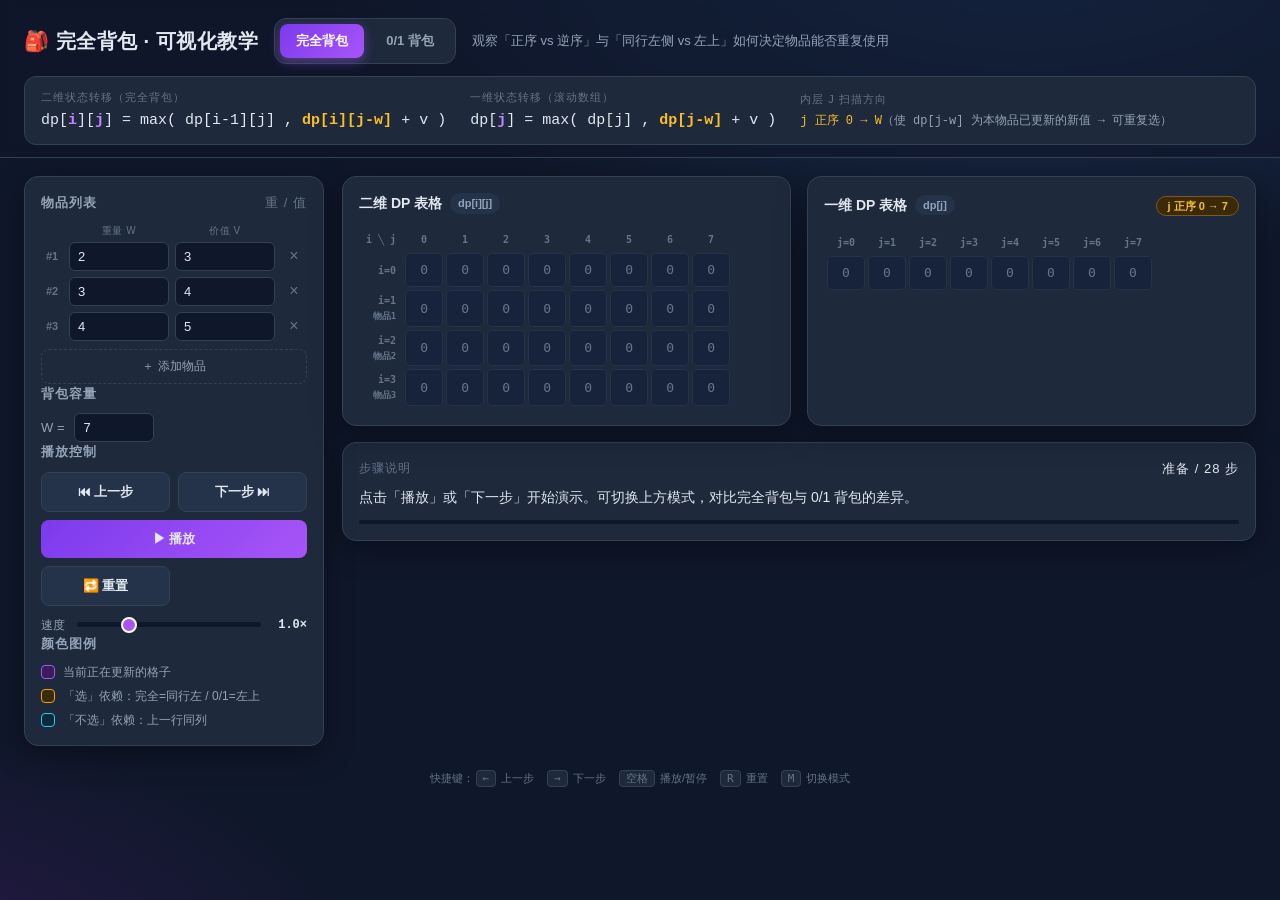
==== index.html @ 7cded367 "初始化：完全背包可视化教学网页" ====
<!DOCTYPE html>
<html lang="zh-CN">
<head>
<meta charset="UTF-8">
<meta name="viewport" content="width=device-width, initial-scale=1.0">
<title>完全背包 · 可视化教学</title>
<style>
/* ============================================================
   配色变量（深色现代风）
   ============================================================ */
:root{
  --bg:#0f172a;
  --bg-grad-1:#0f172a;
  --bg-grad-2:#111c34;
  --card:#1e293b;
  --card-2:#243349;
  --border:#334155;
  --text:#e2e8f0;
  --text-dim:#94a3b8;
  --text-mute:#64748b;

  /* 高亮语义色 */
  --cur:#a855f7;     /* 紫色：当前正在更新的格子 */
  --cur-bg:#3b1a5e;
  --pick:#f59e0b;    /* 橙色：被读取的「选」依赖 */
  --pick-bg:#3a2a0a;
  --skip:#38bdf8;    /* 蓝色：被读取的「不选」依赖 */
  --skip-bg:#0c2a3d;
  --done:#22c55e;    /* 绿色：最终答案 */
  --done-bg:#0f3322;

  --shadow:0 8px 30px rgba(0,0,0,.35);
}
*{box-sizing:border-box}
html,body{margin:0;padding:0}
body{
  font-family:"Segoe UI","Microsoft YaHei",-apple-system,sans-serif;
  color:var(--text);
  background:radial-gradient(1200px 600px at 80% -10%,#1e3a5f 0%,transparent 60%),
             radial-gradient(900px 500px at -10% 110%,#2a1a4a 0%,transparent 55%),
             var(--bg);
  min-height:100vh;
  line-height:1.5;
}
.mono{font-family:"Cascadia Code","Consolas","Courier New",monospace}

/* ============================================================
   顶部标题区
   ============================================================ */
header{
  padding:18px 24px 12px;
  border-bottom:1px solid var(--border);
  background:rgba(15,23,42,.6);
  backdrop-filter:blur(8px);
  position:sticky;top:0;z-index:50;
}
.title-row{display:flex;align-items:center;gap:16px;flex-wrap:wrap}
h1{font-size:20px;margin:0;font-weight:700;letter-spacing:.5px}
.subtitle{color:var(--text-dim);font-size:13px}

/* 模式切换 Tab */
.mode-tabs{display:flex;gap:6px;background:var(--card);padding:5px;border-radius:12px;border:1px solid var(--border)}
.mode-tab{
  padding:8px 16px;border-radius:8px;cursor:pointer;font-size:13px;font-weight:600;
  border:none;background:transparent;color:var(--text-dim);transition:.18s;
  font-family:inherit;
}
.mode-tab.active{background:linear-gradient(135deg,#7c3aed,#a855f7);color:#fff;box-shadow:0 4px 12px rgba(168,85,247,.4)}
.mode-tab:hover:not(.active){color:var(--text);background:var(--card-2)}

/* 公式区 */
.formula-box{
  margin-top:12px;background:var(--card);border:1px solid var(--border);
  border-radius:12px;padding:12px 16px;display:flex;flex-wrap:wrap;gap:24px;align-items:center;
}
.formula-block{display:flex;flex-direction:column;gap:4px;min-width:0}
.formula-label{font-size:11px;color:var(--text-mute);text-transform:uppercase;letter-spacing:1px}
.formula{font-size:15px;color:var(--text);white-space:nowrap;overflow-x:auto}
.formula .h-cur{color:#c084fc;font-weight:700}
.formula .h-pick{color:#fbbf24;font-weight:700}
.formula .h-skip{color:#7dd3fc;font-weight:700}
.formula-note{font-size:12px;color:var(--text-dim)}

/* ============================================================
   主体两栏布局
   ============================================================ */
.layout{
  display:grid;
  grid-template-columns:300px 1fr;
  gap:18px;padding:18px 24px;
  align-items:start;
}
@media(max-width:920px){.layout{grid-template-columns:1fr}}

/* 左侧控制面板 */
.panel{
  background:var(--card);border:1px solid var(--border);border-radius:14px;
  padding:16px;box-shadow:var(--shadow);position:sticky;top:84px;
}
.panel h3{margin:0 0 10px;font-size:13px;color:var(--text-dim);text-transform:uppercase;letter-spacing:1px;display:flex;justify-content:space-between;align-items:center}
.panel h3 + h3{margin-top:18px}

/* 物品编辑列表 */
.items-list{display:flex;flex-direction:column;gap:6px}
.item-row{display:grid;grid-template-columns:22px 1fr 1fr 26px;gap:6px;align-items:center}
.item-idx{font-size:11px;color:var(--text-mute);text-align:center;font-weight:700}
.item-input{
  width:100%;background:var(--bg);border:1px solid var(--border);color:var(--text);
  border-radius:6px;padding:6px 8px;font-size:13px;font-family:inherit;
}
.item-input:focus{outline:none;border-color:#7c3aed}
.item-del{background:transparent;border:none;color:var(--text-mute);cursor:pointer;font-size:16px;border-radius:6px;padding:2px}
.item-del:hover{color:#f87171;background:rgba(248,113,113,.1)}
.item-head{display:grid;grid-template-columns:22px 1fr 1fr 26px;gap:6px;font-size:10px;color:var(--text-mute);margin-bottom:4px;text-transform:uppercase;letter-spacing:.5px}
.item-head span:nth-child(2),.item-head span:nth-child(3){text-align:center}

.btn-add{
  margin-top:8px;width:100%;background:transparent;border:1px dashed var(--border);
  color:var(--text-dim);padding:8px;border-radius:8px;cursor:pointer;font-family:inherit;font-size:12px;
}
.btn-add:hover{border-color:#7c3aed;color:#c084fc}

/* 容量输入 */
.capacity-row{display:flex;align-items:center;gap:10px}
.capacity-row label{font-size:13px;color:var(--text-dim)}

/* 控制按钮 */
.controls{display:grid;grid-template-columns:1fr 1fr;gap:8px}
.btn{
  background:var(--card-2);border:1px solid var(--border);color:var(--text);
  padding:10px;border-radius:8px;cursor:pointer;font-family:inherit;font-size:13px;
  display:flex;align-items:center;justify-content:center;gap:6px;transition:.15s;font-weight:600;
}
.btn:hover{border-color:#475569;background:#334b6b}
.btn:active{transform:translateY(1px)}
.btn.primary{grid-column:span 2;background:linear-gradient(135deg,#7c3aed,#a855f7);border:none}
.btn.primary:hover{filter:brightness(1.1)}

/* 速度滑块 */
.speed-row{display:flex;align-items:center;gap:10px;margin-top:10px;font-size:12px;color:var(--text-dim)}
input[type=range]{
  -webkit-appearance:none;appearance:none;height:5px;background:var(--bg);border-radius:3px;flex:1;
}
input[type=range]::-webkit-slider-thumb{
  -webkit-appearance:none;width:16px;height:16px;border-radius:50%;
  background:#a855f7;cursor:pointer;border:2px solid #fff;
}
.speed-val{font-weight:700;color:var(--text);min-width:34px;text-align:right}

/* 图例 */
.legend{display:flex;flex-direction:column;gap:6px;margin-top:6px}
.legend-item{display:flex;align-items:center;gap:8px;font-size:12px;color:var(--text-dim)}
.legend-dot{width:14px;height:14px;border-radius:4px;flex-shrink:0}

/* ============================================================
   右侧可视化区
   ============================================================ */
.viz{display:flex;flex-direction:column;gap:16px;min-width:0}
.viz-card{
  background:var(--card);border:1px solid var(--border);border-radius:14px;
  padding:16px;box-shadow:var(--shadow);
}
.viz-card-head{display:flex;align-items:center;justify-content:space-between;margin-bottom:12px;flex-wrap:wrap;gap:8px}
.viz-card-title{font-size:14px;font-weight:700;display:flex;align-items:center;gap:8px}
.viz-card-title .tag{font-size:11px;font-weight:700;padding:2px 8px;border-radius:20px;background:var(--card-2);color:var(--text-dim)}
.badge-dir{font-size:11px;font-weight:700;padding:3px 10px;border-radius:20px}
.badge-dir.forward{background:var(--pick-bg);color:#fbbf24;border:1px solid #7a5a1a}
.badge-dir.backward{background:var(--skip-bg);color:#7dd3fc;border:1px solid #1a4a6a}

.tables-wrap{display:grid;grid-template-columns:1fr 1fr;gap:16px}
@media(max-width:1100px){.tables-wrap{grid-template-columns:1fr}}

/* 表格滚动容器 */
.table-scroll{overflow:auto;max-width:100%}

/* 通用表格样式 */
.dp-table{border-collapse:separate;border-spacing:3px;font-family:"Cascadia Code","Consolas",monospace}
.dp-table th{
  font-size:10px;color:var(--text-mute);font-weight:600;padding:3px 4px;
  min-width:38px;text-align:center;
}
.dp-table th.row-h{min-width:auto;padding-right:6px;text-align:right}
.dp-table td{
  text-align:center;font-size:13px;min-width:38px;height:34px;
  border-radius:5px;background:#16233a;border:1px solid #243349;
  transition:background .12s,color .12s,transform .12s,box-shadow .12s;
  color:var(--text);
}
.dp-table td.empty{background:transparent;border:none}
.dp-table td.dim{color:var(--text-mute)}
.dp-table td.cur{
  background:var(--cur-bg);color:#e9d5ff;border-color:var(--cur);
  box-shadow:0 0 0 2px var(--cur),0 0 14px rgba(168,85,247,.55);transform:scale(1.06);font-weight:700;z-index:2;position:relative;
}
.dp-table td.pick{background:var(--pick-bg);color:#fde68a;border-color:var(--pick);box-shadow:0 0 10px rgba(245,158,11,.4)}
.dp-table td.skip{background:var(--skip-bg);color:#bae6fd;border-color:var(--skip);box-shadow:0 0 10px rgba(56,189,248,.4)}
.dp-table td.pick.skip{background:linear-gradient(135deg,var(--pick-bg),var(--skip-bg));}
.dp-table td.done{background:var(--done-bg);color:#86efac;border-color:var(--done)}

/* 一维表特殊：扫描条 */
.scan-bar-wrap{position:relative}
.scan-bar{
  position:absolute;top:0;bottom:0;width:44px;border-radius:6px;
  background:linear-gradient(180deg,rgba(168,85,247,.0),rgba(168,85,247,.18),rgba(168,85,247,.0));
  border-left:2px dashed rgba(168,85,247,.6);border-right:2px dashed rgba(168,85,247,.6);
  pointer-events:none;transition:left .25s ease, display .1s;display:none;
}

/* 箭头层 */
.arrow-layer{position:absolute;inset:0;pointer-events:none;z-index:3}
.arrow-layer svg{width:100%;height:100%;position:absolute;inset:0}
.viz-card{position:relative}

/* 步骤说明栏 */
.explain{
  background:var(--card);border:1px solid var(--border);border-radius:14px;
  padding:16px;box-shadow:var(--shadow);min-height:90px;
}
.explain-title{font-size:12px;color:var(--text-mute);text-transform:uppercase;letter-spacing:1px;margin-bottom:8px;display:flex;justify-content:space-between;align-items:center}
.step-counter{font-size:13px;color:var(--text)}
.explain-body{font-size:14px;line-height:1.7}
.explain-body .mono{color:#c084fc;font-weight:600}
.explain-body .pick-c{color:#fbbf24;font-weight:600}
.explain-body .skip-c{color:#7dd3fc;font-weight:600}
.explain-body .chosen{color:#86efac;font-weight:700}
.explain-body .rejected{color:#f87171;font-weight:700}

.progress-bar{height:4px;background:var(--bg);border-radius:2px;margin-top:10px;overflow:hidden}
.progress-fill{height:100%;background:linear-gradient(90deg,#7c3aed,#a855f7);width:0;transition:width .2s}

/* 0 值显示为减号，更清爽（可选，这里保持 0） */
.dp-table td.zero{color:var(--text-mute)}

/* footer 提示 */
.shortcuts{font-size:11px;color:var(--text-mute);text-align:center;padding:6px 0 18px}
.shortcuts kbd{background:var(--card);border:1px solid var(--border);border-radius:4px;padding:1px 6px;font-family:monospace;font-size:11px;margin:0 2px}
</style>
</head>
<body>

<!-- ===================== 顶部 ===================== -->
<header>
  <div class="title-row">
    <h1>🎒 完全背包 · 可视化教学</h1>
    <div class="mode-tabs">
      <button class="mode-tab active" data-mode="complete">完全背包</button>
      <button class="mode-tab" data-mode="zeroOne">0/1 背包</button>
    </div>
    <span class="subtitle">观察「正序 vs 逆序」与「同行左侧 vs 左上」如何决定物品能否重复使用</span>
  </div>

  <div class="formula-box">
    <div class="formula-block">
      <span class="formula-label" id="fLabel">二维状态转移</span>
      <span class="formula mono" id="f2d"></span>
    </div>
    <div class="formula-block">
      <span class="formula-label">一维状态转移（滚动数组）</span>
      <span class="formula mono" id="f1d"></span>
    </div>
    <div class="formula-block">
      <span class="formula-label">内层 j 扫描方向</span>
      <span class="formula-note mono" id="fDir"></span>
    </div>
  </div>
</header>

<!-- ===================== 主体 ===================== -->
<div class="layout">

  <!-- 左侧控制面板 -->
  <aside class="panel">
    <h3>物品列表 <span style="font-weight:400;color:var(--text-mute);text-transform:none">重 / 值</span></h3>
    <div class="item-head"><span></span><span>重量 w</span><span>价值 v</span><span></span></div>
    <div class="items-list" id="itemsList"></div>
    <button class="btn-add" id="btnAddItem">＋ 添加物品</button>

    <h3>背包容量</h3>
    <div class="capacity-row">
      <label>W =</label>
      <input type="number" class="item-input" id="capacityInput" value="7" min="1" max="20" style="max-width:80px">
    </div>

    <h3>播放控制</h3>
    <div class="controls">
      <button class="btn" id="btnPrev" title="上一步">⏮ 上一步</button>
      <button class="btn" id="btnNext" title="下一步">下一步 ⏭</button>
      <button class="btn primary" id="btnPlay">▶ 播放</button>
      <button class="btn" id="btnReset" title="重置">🔁 重置</button>
    </div>
    <div class="speed-row">
      <span>速度</span>
      <input type="range" id="speed" min="0.3" max="3" step="0.1" value="1">
      <span class="speed-val mono" id="speedVal">1.0×</span>
    </div>

    <h3>颜色图例</h3>
    <div class="legend">
      <div class="legend-item"><span class="legend-dot" style="background:var(--cur-bg);border:1px solid var(--cur)"></span>当前正在更新的格子</div>
      <div class="legend-item"><span class="legend-dot" style="background:var(--pick-bg);border:1px solid var(--pick)"></span>「选」依赖：完全=同行左 / 0/1=左上</div>
      <div class="legend-item"><span class="legend-dot" style="background:var(--skip-bg);border:1px solid var(--skip)"></span>「不选」依赖：上一行同列</div>
    </div>
  </aside>

  <!-- 右侧可视化 -->
  <main class="viz">

    <div class="tables-wrap">
      <!-- 二维表 -->
      <div class="viz-card" id="card2d">
        <div class="viz-card-head">
          <div class="viz-card-title">二维 DP 表格 <span class="tag">dp[i][j]</span></div>
        </div>
        <div class="table-scroll">
          <table class="dp-table" id="table2d"></table>
        </div>
        <div class="arrow-layer" id="arrows2d"><svg></svg></div>
      </div>

      <!-- 一维表 -->
      <div class="viz-card" id="card1d">
        <div class="viz-card-head">
          <div class="viz-card-title">一维 DP 表格 <span class="tag">dp[j]</span></div>
          <div id="dirBadge"></div>
        </div>
        <div class="table-scroll scan-bar-wrap" id="scroll1d">
          <table class="dp-table" id="table1d"></table>
          <div class="scan-bar" id="scanBar"></div>
        </div>
        <div class="arrow-layer" id="arrows1d"><svg></svg></div>
      </div>
    </div>

    <!-- 步骤说明 -->
    <div class="explain">
      <div class="explain-title">
        <span>步骤说明</span>
        <span class="step-counter" id="stepCounter">—</span>
      </div>
      <div class="explain-body" id="explainBody">点击「播放」或「下一步」开始演示。可切换上方模式，对比完全背包与 0/1 背包的差异。</div>
      <div class="progress-bar"><div class="progress-fill" id="progressFill"></div></div>
    </div>

  </main>
</div>

<div class="shortcuts">
  快捷键：<kbd>←</kbd> 上一步　<kbd>→</kbd> 下一步　<kbd>空格</kbd> 播放/暂停　<kbd>R</kbd> 重置　<kbd>M</kbd> 切换模式
</div>

<script>
/* ============================================================
   完全背包可视化教学 —— 逻辑核心
   思路：先把整个 DP 过程跑一遍，把每一步的「快照」存成数组，
        之后播放/步进都只是回放快照，逻辑稳定、跳转可靠。
   ============================================================ */

// ---------- 全局状态 ----------
let state = {
  mode: 'complete',          // 'complete' | 'zeroOne'
  items: [                   // 默认数据
    {w:2, v:3},
    {w:3, v:4},
    {w:4, v:5},
  ],
  capacity: 7,
  steps: [],                 // 预计算的步骤序列
  stepIdx: -1,               // 当前步索引；-1 表示初始状态
  playing: false,
  speed: 1,
  timer: null,
};

// ---------- DOM 引用 ----------
const $ = id => document.getElementById(id);
const table2d = $('table2d');
const table1d = $('table1d');
const arrows2d = $('arrows2d').querySelector('svg');
const arrows1d = $('arrows1d').querySelector('svg');
const scanBar  = $('scanBar');
const dirBadge = $('dirBadge');
const explainBody = $('explainBody');
const stepCounter = $('stepCounter');
const progressFill = $('progressFill');
const f2d = $('f2d'), f1d = $('f1d'), fDir = $('fDir'), fLabel = $('fLabel');

/* ============================================================
   1. 预计算步骤序列
   每一步记录：当前物品 i、容量 j、被读取与被写入的依赖、写前写后值、说明文字
   同时维护二维表与一维表的快照
   ============================================================ */
function buildSteps(){
  const steps = [];
  const n = state.items.length;
  const W = state.capacity;
  const isC = state.mode === 'complete';

  // 二维 dp（含第 0 行/列占位）
  const dp2 = Array.from({length:n+1}, ()=>new Array(W+1).fill(0));
  // 一维 dp（滚动数组）
  const dp1 = new Array(W+1).fill(0);

  // 初始快照（全 0）
  steps.push({
    type:'init',
    dp2: snapshot(dp2),
    dp1: [...dp1],
    explain:`初始化：二维 <span class="mono">dp[0..${n}][0..${W}]</span> 与一维 <span class="mono">dp[0..${W}]</span> 全部为 0。物品编号从 1 开始。`
  });

  for(let i=1;i<=n;i++){
    const item = state.items[i-1];
    const w = item.w, v = item.v;

    // 跳过容量放不下的部分，但仍记录处理过程
    // 内层 j 的方向是核心区别：
    //   完全背包：正序 j=0..W  （读 dp[j-w] 已是本物品更新后的值 → 可重复选）
    //   0/1 背包：逆序 j=W..0  （读 dp[j-w] 仍是上一物品的值 → 每物只选一次）
    const jOrder = isC
      ? Array.from({length:W+1},(_,j)=>j)
      : Array.from({length:W+1},(_,k)=>W-k);

    // 物品开始
    steps.push({
      type:'itemStart', i, w, v,
      dp2: snapshot(dp2),
      dp1: [...dp1],
      explain:`<b>物品 ${i}</b>（重量 <span class="mono">w=${w}</span>，价值 <span class="mono">v=${v}</span>）开始处理。一维内层 j 将按 <b>${isC?'正序 0→'+W+'（←→）':'逆序 '+W+'→0（→←）'}</b> 遍历。`
    });

    for(const j of jOrder){
      if(j < w){
        // 放不下：dp 值不变（二维=继承上一行，一维=本来就继承）
        dp2[i][j] = dp2[i-1][j];
        // 一维：dp1[j] 不变
        steps.push({
          type:'step', i, j, w, v,
          skip: {i:i-1, j},            // 不选依赖：上一行同列
          pick: null,                   // 放不下，没有「选」
          before2: dp2[i-1][j], after2: dp2[i][j],
          before1: dp1[j], after1: dp1[j],
          decided: 'cant',
          dp2: snapshot(dp2),
          dp1: [...dp1],
          explain:`物品 ${i}，容量 <span class="mono">j=${j}</span>：放不下（<span class="mono">${j} < w=${w}</span>），直接继承，<span class="mono">dp[${i}][${j}] = dp[${i-1}][${j}] = ${dp2[i][j]}</span>。`
        });
        continue;
      }

      // 二维依赖
      //   完全：选 = dp[i][j-w]   （同行左侧，可能已含本物品）
      //   0/1  ：选 = dp[i-1][j-w]（左上，上一物品的值）
      const pick2_i = isC ? i : i-1;
      const pick2_j = j - w;
      const skip2_val = dp2[i-1][j];
      const pick2_val = dp2[pick2_i][pick2_j];
      const new2 = Math.max(skip2_val, pick2_val + v);
      dp2[i][j] = new2;

      // 一维依赖（同一时刻更新）
      //   无论哪种模式，一维读的都是 dp1[j-w]，但因为 j 的遍历方向不同：
      //     完全(正序)：dp1[j-w] 刚被本物品更新 → 等价二维的 dp[i][j-w]
      //     0/1(逆序)：dp1[j-w] 还是上一物品的值 → 等价二维的 dp[i-1][j-w]
      const pick1_val = dp1[j-w];
      const skip1_val = dp1[j];        // 不选 = 保持当前值（一维里继承就是不动）
      const new1 = Math.max(skip1_val, pick1_val + v);
      const before1 = dp1[j];
      dp1[j] = new1;

      // 决策结果（以二维为准，二者一致）
      const chosePick = (pick2_val + v) >= skip2_val;

      // 标注依赖坐标（供高亮）
      // 二维
      const dep2 = {
        pick: {i:pick2_i, j:pick2_j},
        skip: {i:i-1, j},
      };
      // 一维：不选依赖在一维里其实就是「当前格保持」，但我们仍高亮「选」依赖 dp[j-w]
      const dep1 = {
        pick: {j:j-w},
        // skip 在一维不指向别处，留 null（当前格自身参与 max）
      };

      steps.push({
        type:'step', i, j, w, v,
        dep2, dep1,
        before2: skip2_val, after2: new2,
        before1, after1: new1,
        pick2_val, skip2_val,
        pick1_val, skip1_val,
        decided: chosePick ? 'pick' : 'skip',
        dp2: snapshot(dp2),
        dp1: [...dp1],
        explain:
          `<b>物品 ${i}</b>，容量 <span class="mono">j=${j}</span>：<br>` +
          (isC
            ? `<span class="pick-c">选</span>：读同行左侧 <span class="mono">dp[${i}][${j-w}] = ${pick2_val}</span>，+${v} = <span class="mono">${pick2_val+v}</span><br>`
            : `<span class="pick-c">选</span>：读左上 <span class="mono">dp[${i-1}][${j-w}] = ${pick2_val}</span>，+${v} = <span class="mono">${pick2_val+v}</span><br>`) +
          `<span class="skip-c">不选</span>：读正上方 <span class="mono">dp[${i-1}][${j}] = ${skip2_val}</span><br>` +
          `取较大者 → <span class="mono">dp[${i}][${j}] = ${new2}</span> ` +
          (chosePick ? `<span class="chosen">（选，可${isC?'重复':''}使用本物品）</span>` : `<span class="rejected">（不选）</span>`) +
          `<br><span style="color:var(--text-mute);font-size:12px">一维同步：dp[${j}] 由 ${before1} → <span class="mono">${new1}</span></span>`
      });
    }
  }

  // 结束
  steps.push({
    type:'done',
    dp2: snapshot(dp2),
    dp1: [...dp1],
    answer2: dp2[n][W],
    answer1: dp1[W],
    explain:`🎉 全部完成！最大价值 = <span class="mono">${dp1[W]}</span>。二维 <span class="mono">dp[${n}][${W}]</span> 与一维 <span class="mono">dp[${W}]</span> 结果一致，验证了一维滚动数组的正确性。`
  });

  state.steps = steps;
  state.stepIdx = -1;
}

// 深拷贝二维表快照
function snapshot(dp2){
  return dp2.map(row=>[...row]);
}

/* ============================================================
   2. 渲染表格结构（随物品/容量变化时重建）
   ============================================================ */
function buildTables(){
  const n = state.items.length;
  const W = state.capacity;
  const isC = state.mode === 'complete';

  // ---- 二维表 ----
  let h = '<thead><tr><th class="row-h">i ╲ j</th>';
  for(let j=0;j<=W;j++) h += `<th>${j}</th>`;
  h += '</tr></thead><tbody>';
  // i=0..n
  for(let i=0;i<=n;i++){
    h += `<tr><th class="row-h">i=${i}${i>0?'<br><span style="font-size:9px;color:var(--text-mute)">物品'+i+'</span>':''}</th>`;
    for(let j=0;j<=W;j++){
      h += `<td id="c2-${i}-${j}" class="dim">0</td>`;
    }
    h += '</tr>';
  }
  h += '</tbody>';
  table2d.innerHTML = h;

  // ---- 一维表 ----
  let h1 = '<thead><tr>';
  for(let j=0;j<=W;j++) h1 += `<th>j=${j}</th>`;
  h1 += '</tr></thead><tbody><tr>';
  for(let j=0;j<=W;j++){
    h1 += `<td id="c1-${j}" class="dim">0</td>`;
  }
  h1 += '</tr></tbody>';
  table1d.innerHTML = h1;

  // ---- 方向标签 ----
  dirBadge.innerHTML = isC
    ? '<span class="badge-dir forward">j 正序 0 → '+W+'</span>'
    : '<span class="badge-dir backward">j 逆序 '+W+' → 0</span>';

  // ---- 公式 ----
  if(isC){
    fLabel.textContent = '二维状态转移（完全背包）';
    f2d.innerHTML = 'dp[<span class="h-cur">i</span>][<span class="h-cur">j</span>] = max( dp[i-1][j] , <span class="h-pick">dp[i][j-w]</span> + v )';
    f1d.innerHTML = 'dp[<span class="h-cur">j</span>] = max( dp[j] , <span class="h-pick">dp[j-w]</span> + v )';
    fDir.innerHTML = '<span style="color:#fbbf24">j 正序 0 → W</span>（使 dp[j-w] 为本物品已更新的新值 → 可重复选）';
  }else{
    fLabel.textContent = '二维状态转移（0/1 背包）';
    f2d.innerHTML = 'dp[<span class="h-cur">i</span>][<span class="h-cur">j</span>] = max( dp[i-1][j] , <span class="h-pick">dp[i-1][j-w]</span> + v )';
    f1d.innerHTML = 'dp[<span class="h-cur">j</span>] = max( dp[j] , <span class="h-pick">dp[j-w]</span> + v )';
    fDir.innerHTML = '<span style="color:#7dd3fc">j 逆序 W → 0</span>（保证 dp[j-w] 仍是上一物品的旧值 → 每物只选一次）';
  }
}

/* ============================================================
   3. 渲染某一步（核心：把快照画到表上 + 高亮依赖）
   ============================================================ */
function renderStep(){
  const steps = state.steps;
  const idx = state.stepIdx;
  const cur = idx >= 0 ? steps[idx] : null;
  const n = state.items.length;
  const W = state.capacity;

  // 清空所有高亮 & 重置值
  for(let i=0;i<=n;i++){
    for(let j=0;j<=W;j++){
      const cell = $('c2-'+i+'-'+j);
      if(cell){
        cell.className='dim';
        cell.textContent='0';
      }
    }
  }
  for(let j=0;j<=W;j++){
    const cell = $('c1-'+j);
    if(cell){cell.className='dim';cell.textContent='0';}
  }
  clearArrows();
  scanBar.style.display='none';

  if(!cur){
    explainBody.innerHTML = '点击「播放」或「下一步」开始演示。可切换上方模式，对比完全背包与 0/1 背包的差异。';
    stepCounter.textContent = '准备 / ' + (steps.length-1) + ' 步';
    progressFill.style.width = '0%';
    return;
  }

  // 画快照值
  for(let i=0;i<=n;i++){
    for(let j=0;j<=W;j++){
      const cell = $('c2-'+i+'-'+j);
      if(cell){
        const val = cur.dp2[i][j];
        cell.textContent = val;
        if(val!==0) cell.classList.remove('dim');
      }
    }
  }
  for(let j=0;j<=W;j++){
    const cell = $('c1-'+j);
    if(cell){
      const val = cur.dp1[j];
      cell.textContent = val;
      if(val!==0) cell.classList.remove('dim');
    }
  }

  // 高亮当前步
  if(cur.type==='step'){
    // 二维：当前格、选依赖、不选依赖
    const ci = cur.i, cj = cur.j;
    const curCell2 = $('c2-'+ci+'-'+cj);
    if(curCell2){
      curCell2.classList.add('cur');
      curCell2.textContent = cur.after2;
    }
    if(cur.dep2 && cur.dep2.pick){
      const p = cur.dep2.pick;
      const pc = $('c2-'+p.i+'-'+p.j);
      if(pc && !(p.i===ci&&p.j===cj)) pc.classList.add('pick');
    }
    if(cur.dep2 && cur.dep2.skip){
      const s = cur.dep2.skip;
      const sc = $('c2-'+s.i+'-'+s.j);
      if(sc && !(s.i===ci&&s.j===cj)) sc.classList.add('skip');
    }

    // 一维：当前格、选依赖
    const curCell1 = $('c1-'+cj);
    if(curCell1){
      curCell1.classList.add('cur');
      curCell1.textContent = cur.after1;
    }
    if(cur.dep1 && cur.dep1.pick){
      const pc = $('c1-'+cur.dep1.pick.j);
      if(pc && cur.dep1.pick.j!==cj) pc.classList.add('pick');
    }

    // 移动扫描条到当前 j（一维表）
    moveScanBar(cj);

    // 画箭头
    drawArrows(cur);
  }else if(cur.type==='done'){
    // 高亮最终答案
    const a2 = $('c2-'+n+'-'+W);
    const a1 = $('c1-'+W);
    if(a2) a2.classList.add('done');
    if(a1) a1.classList.add('done');
  }else if(cur.type==='itemStart' || cur.type==='init'){
    // 物品开始：高亮对应行
    if(cur.type==='itemStart'){
      for(let j=0;j<=W;j++){
        const c = $('c2-'+cur.i+'-'+j);
        if(c) c.style.boxShadow='inset 0 0 0 1px rgba(168,85,247,.25)';
      }
    }
  }

  explainBody.innerHTML = cur.explain || '';
  stepCounter.textContent = (idx) + ' / ' + (steps.length-1) + ' 步';
  progressFill.style.width = (idx/(steps.length-1)*100)+'%';
}

// 移动一维扫描条到列 j
function moveScanBar(j){
  const cell = $('c1-'+j);
  if(!cell){scanBar.style.display='none';return;}
  const wrap = $('scroll1d');
  const cellRect = cell.getBoundingClientRect();
  const wrapRect = wrap.getBoundingClientRect();
  const left = (cellRect.left - wrapRect.left) + wrap.scrollLeft - 3;
  scanBar.style.left = left + 'px';
  scanBar.style.width = (cellRect.width + 6) + 'px';
  scanBar.style.display = 'block';
}

// 画箭头：依赖 → 当前格
function drawArrows(cur){
  if(cur.type!=='step') return;
  // 二维
  if(cur.dep2){
    const target = $('c2-'+cur.i+'-'+cur.j);
    if(target){
      if(cur.dep2.pick){
        const p = cur.dep2.pick;
        if(!(p.i===cur.i&&p.j===cur.j))
          addArrow(arrows2d, $('c2-'+p.i+'-'+p.j), target, 'var(--pick)');
      }
      if(cur.dep2.skip){
        const s = cur.dep2.skip;
        if(!(s.i===cur.i&&s.j===cur.j))
          addArrow(arrows2d, $('c2-'+s.i+'-'+s.j), target, 'var(--skip)');
      }
    }
  }
  // 一维
  if(cur.dep1 && cur.dep1.pick){
    const target = $('c1-'+cur.j);
    const src = $('c1-'+cur.dep1.pick.j);
    if(target && src && cur.dep1.pick.j!==cur.j)
      addArrow(arrows1d, src, target, 'var(--pick)');
  }
}

function addArrow(svgEl, srcEl, dstEl, color){
  if(!srcEl||!dstEl) return;
  const card = svgEl.parentElement;
  const cardRect = card.getBoundingClientRect();
  const s = srcEl.getBoundingClientRect();
  const d = dstEl.getBoundingClientRect();
  const x1 = s.left+s.width/2 - cardRect.left;
  const y1 = s.top+s.height/2 - cardRect.top;
  const x2 = d.left+d.width/2 - cardRect.left;
  const y2 = d.top+d.height/2 - cardRect.top;
  // 画一条带圆点的线
  const ns='http://www.w3.org/2000/svg';
  const line=document.createElementNS(ns,'line');
  line.setAttribute('x1',x1);line.setAttribute('y1',y1);
  line.setAttribute('x2',x2);line.setAttribute('y2',y2);
  line.setAttribute('stroke',color);line.setAttribute('stroke-width',2);
  line.setAttribute('stroke-dasharray','4 3');line.setAttribute('opacity','.8');
  // 终点小圆
  const dot=document.createElementNS(ns,'circle');
  dot.setAttribute('cx',x2);dot.setAttribute('cy',y2);dot.setAttribute('r',3);
  dot.setAttribute('fill',color);
  svgEl.appendChild(line);svgEl.appendChild(dot);
}
function clearArrows(){
  arrows2d.innerHTML='';arrows1d.innerHTML='';
}

/* ============================================================
   4. 播放控制
   ============================================================ */
function next(){ if(state.stepIdx < state.steps.length-1){state.stepIdx++;renderStep();} else pause(); }
function prev(){ if(state.stepIdx >= 0){state.stepIdx--;renderStep();} }
function play(){
  if(state.stepIdx>=state.steps.length-1) state.stepIdx=-1; // 到头则重来
  state.playing=true;
  $('btnPlay').textContent='⏸ 暂停';
  scheduleNext();
}
function pause(){
  state.playing=false;
  if(state.timer){clearTimeout(state.timer);state.timer=null;}
  $('btnPlay').textContent='▶ 播放';
}
function scheduleNext(){
  if(!state.playing) return;
  const interval = 1100 / state.speed;
  state.timer = setTimeout(()=>{
    if(state.stepIdx>=state.steps.length-1){pause();return;}
    next();
    scheduleNext();
  }, interval);
}
function reset(){
  pause();
  state.stepIdx=-1;
  renderStep();
}

/* ============================================================
   5. 数据编辑
   ============================================================ */
function renderItemsList(){
  const list = $('itemsList');
  list.innerHTML='';
  state.items.forEach((it,idx)=>{
    const row=document.createElement('div');
    row.className='item-row';
    row.innerHTML=`
      <span class="item-idx">#${idx+1}</span>
      <input type="number" class="item-input" data-idx="${idx}" data-field="w" value="${it.w}" min="1" max="20">
      <input type="number" class="item-input" data-idx="${idx}" data-field="v" value="${it.v}" min="1" max="99">
      <button class="item-del" data-idx="${idx}" title="删除">×</button>
    `;
    list.appendChild(row);
  });
}
function rebuild(){
  // 校验数据
  state.items = state.items.map(it=>({
    w: Math.max(1, parseInt(it.w)||1),
    v: Math.max(1, parseInt(it.v)||1),
  }));
  state.capacity = Math.max(1, Math.min(20, parseInt(state.capacity)||1));
  pause();
  buildTables();
  buildSteps();
  renderStep();
}

/* ============================================================
   6. 事件绑定
   ============================================================ */
// 模式切换
document.querySelectorAll('.mode-tab').forEach(tab=>{
  tab.addEventListener('click',()=>{
    if(tab.classList.contains('active'))return;
    document.querySelectorAll('.mode-tab').forEach(t=>t.classList.remove('active'));
    tab.classList.add('active');
    state.mode = tab.dataset.mode;
    rebuild();
  });
});

// 播放按钮
$('btnPlay').addEventListener('click',()=>{ state.playing ? pause() : play(); });
$('btnNext').addEventListener('click',()=>{pause();next();});
$('btnPrev').addEventListener('click',()=>{pause();prev();});
$('btnReset').addEventListener('click',reset);
$('speed').addEventListener('input',e=>{
  state.speed = parseFloat(e.target.value);
  $('speedVal').textContent = state.speed.toFixed(1)+'×';
  if(state.playing){ clearTimeout(state.timer); scheduleNext(); }
});

// 物品编辑（事件委托）
$('itemsList').addEventListener('input',e=>{
  const t=e.target;
  if(t.classList.contains('item-input')){
    const idx=+t.dataset.idx, field=t.dataset.field;
    state.items[idx][field]=parseInt(t.value)||0;
  }
});
$('itemsList').addEventListener('change',rebuild);
$('itemsList').addEventListener('click',e=>{
  const b=e.target.closest('.item-del');
  if(b){
    const idx=+b.dataset.idx;
    if(state.items.length<=1) return;
    state.items.splice(idx,1);
    renderItemsList();
    rebuild();
  }
});
$('btnAddItem').addEventListener('click',()=>{
  if(state.items.length>=8) return;
  state.items.push({w:1,v:1});
  renderItemsList();
  rebuild();
});

// 容量
$('capacityInput').addEventListener('change',e=>{
  state.capacity=parseInt(e.target.value)||1;
  rebuild();
});

// 键盘快捷键
document.addEventListener('keydown',e=>{
  if(e.target.tagName==='INPUT') return;
  if(e.key==='ArrowRight'){e.preventDefault();pause();next();}
  else if(e.key==='ArrowLeft'){e.preventDefault();pause();prev();}
  else if(e.key===' '){e.preventDefault();state.playing?pause():play();}
  else if(e.key==='r'||e.key==='R'){reset();}
  else if(e.key==='m'||e.key==='M'){
    const next_mode = state.mode==='complete'?'zeroOne':'complete';
    document.querySelector(`.mode-tab[data-mode="${next_mode}"]`).click();
  }
});

// 窗口缩放时重画箭头与扫描条
window.addEventListener('resize',()=>{ if(state.stepIdx>=0) renderStep(); });

/* ============================================================
   启动
   ============================================================ */
renderItemsList();
buildTables();
buildSteps();
renderStep();
</script>
</body>
</html>
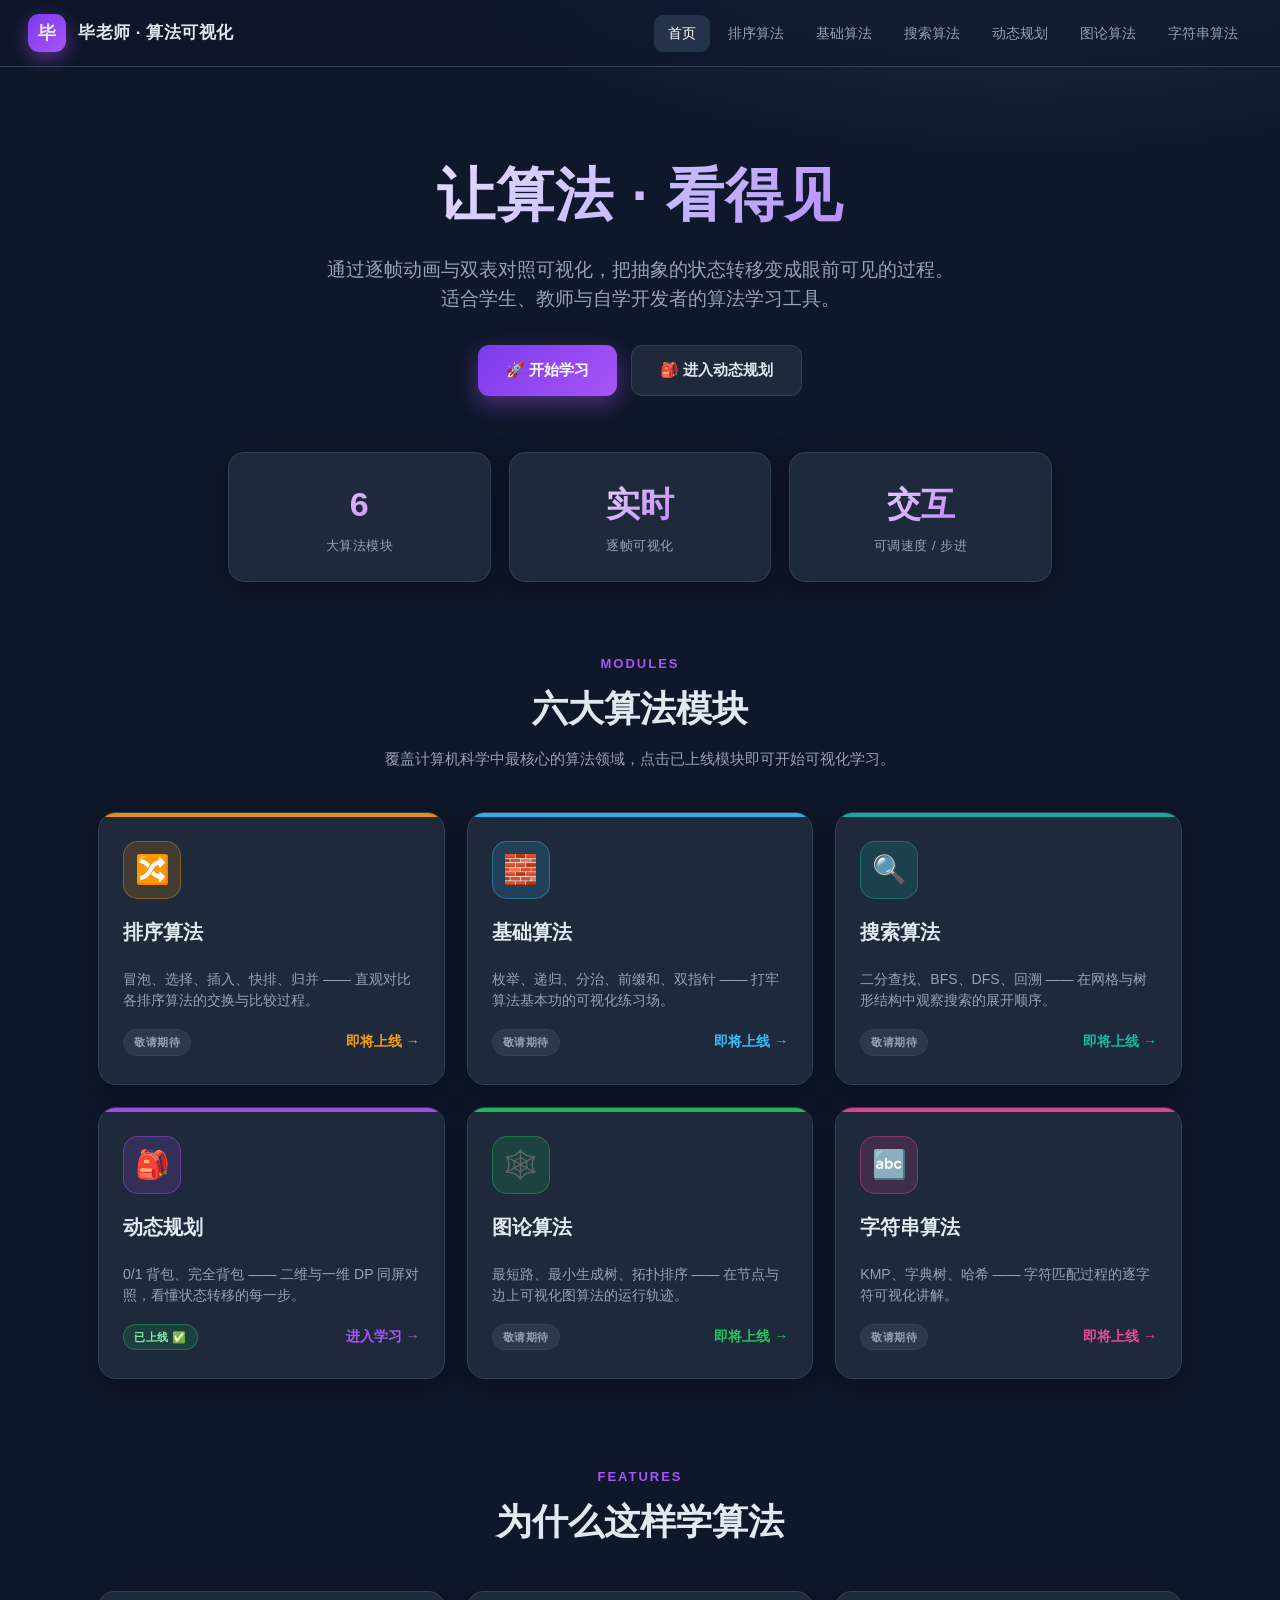
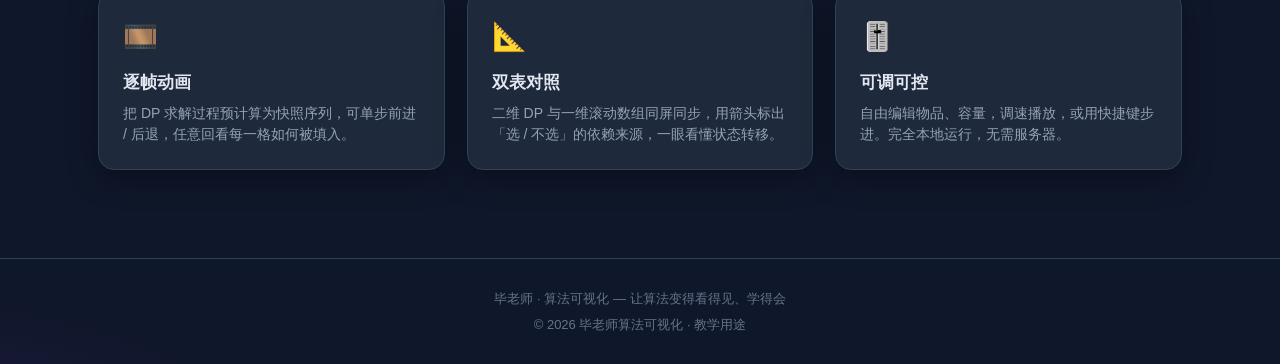
==== commit 82e17b8e: "index.html重写+dp模块" ====
--- a/index.html
+++ b/index.html
@@ -3,33 +3,28 @@
 <head>
 <meta charset="UTF-8">
 <meta name="viewport" content="width=device-width, initial-scale=1.0">
-<title>完全背包 · 可视化教学</title>
+<title>毕老师 · 算法可视化</title>
 <style>
 /* ============================================================
-   配色变量（深色现代风）
+   配色变量（与背包子页统一的深色现代风）
    ============================================================ */
 :root{
   --bg:#0f172a;
-  --bg-grad-1:#0f172a;
-  --bg-grad-2:#111c34;
   --card:#1e293b;
   --card-2:#243349;
   --border:#334155;
   --text:#e2e8f0;
   --text-dim:#94a3b8;
   --text-mute:#64748b;
-
-  /* 高亮语义色 */
-  --cur:#a855f7;     /* 紫色：当前正在更新的格子 */
-  --cur-bg:#3b1a5e;
-  --pick:#f59e0b;    /* 橙色：被读取的「选」依赖 */
-  --pick-bg:#3a2a0a;
-  --skip:#38bdf8;    /* 蓝色：被读取的「不选」依赖 */
-  --skip-bg:#0c2a3d;
-  --done:#22c55e;    /* 绿色：最终答案 */
-  --done-bg:#0f3322;
-
   --shadow:0 8px 30px rgba(0,0,0,.35);
+
+  /* 模块强调色 */
+  --c-sort:#f59e0b;
+  --c-basic:#38bdf8;
+  --c-search:#14b8a6;
+  --c-dp:#a855f7;
+  --c-graph:#22c55e;
+  --c-string:#ec4899;
 }
 *{box-sizing:border-box}
 html,body{margin:0;padding:0}
@@ -42,861 +37,381 @@
   min-height:100vh;
   line-height:1.5;
 }
-.mono{font-family:"Cascadia Code","Consolas","Courier New",monospace}
-
-/* ============================================================
-   顶部标题区
-   ============================================================ */
-header{
-  padding:18px 24px 12px;
+a{color:inherit;text-decoration:none}
+
+/* ============================================================
+   顶部固定导航
+   ============================================================ */
+header.nav{
+  position:sticky;top:0;z-index:50;
+  padding:14px 28px;
+  background:rgba(15,23,42,.6);
+  backdrop-filter:blur(10px);
   border-bottom:1px solid var(--border);
-  background:rgba(15,23,42,.6);
-  backdrop-filter:blur(8px);
-  position:sticky;top:0;z-index:50;
-}
-.title-row{display:flex;align-items:center;gap:16px;flex-wrap:wrap}
-h1{font-size:20px;margin:0;font-weight:700;letter-spacing:.5px}
-.subtitle{color:var(--text-dim);font-size:13px}
-
-/* 模式切换 Tab */
-.mode-tabs{display:flex;gap:6px;background:var(--card);padding:5px;border-radius:12px;border:1px solid var(--border)}
-.mode-tab{
-  padding:8px 16px;border-radius:8px;cursor:pointer;font-size:13px;font-weight:600;
-  border:none;background:transparent;color:var(--text-dim);transition:.18s;
-  font-family:inherit;
-}
-.mode-tab.active{background:linear-gradient(135deg,#7c3aed,#a855f7);color:#fff;box-shadow:0 4px 12px rgba(168,85,247,.4)}
-.mode-tab:hover:not(.active){color:var(--text);background:var(--card-2)}
-
-/* 公式区 */
-.formula-box{
-  margin-top:12px;background:var(--card);border:1px solid var(--border);
-  border-radius:12px;padding:12px 16px;display:flex;flex-wrap:wrap;gap:24px;align-items:center;
-}
-.formula-block{display:flex;flex-direction:column;gap:4px;min-width:0}
-.formula-label{font-size:11px;color:var(--text-mute);text-transform:uppercase;letter-spacing:1px}
-.formula{font-size:15px;color:var(--text);white-space:nowrap;overflow-x:auto}
-.formula .h-cur{color:#c084fc;font-weight:700}
-.formula .h-pick{color:#fbbf24;font-weight:700}
-.formula .h-skip{color:#7dd3fc;font-weight:700}
-.formula-note{font-size:12px;color:var(--text-dim)}
-
-/* ============================================================
-   主体两栏布局
-   ============================================================ */
-.layout{
-  display:grid;
-  grid-template-columns:300px 1fr;
-  gap:18px;padding:18px 24px;
-  align-items:start;
-}
-@media(max-width:920px){.layout{grid-template-columns:1fr}}
-
-/* 左侧控制面板 */
-.panel{
-  background:var(--card);border:1px solid var(--border);border-radius:14px;
-  padding:16px;box-shadow:var(--shadow);position:sticky;top:84px;
-}
-.panel h3{margin:0 0 10px;font-size:13px;color:var(--text-dim);text-transform:uppercase;letter-spacing:1px;display:flex;justify-content:space-between;align-items:center}
-.panel h3 + h3{margin-top:18px}
-
-/* 物品编辑列表 */
-.items-list{display:flex;flex-direction:column;gap:6px}
-.item-row{display:grid;grid-template-columns:22px 1fr 1fr 26px;gap:6px;align-items:center}
-.item-idx{font-size:11px;color:var(--text-mute);text-align:center;font-weight:700}
-.item-input{
-  width:100%;background:var(--bg);border:1px solid var(--border);color:var(--text);
-  border-radius:6px;padding:6px 8px;font-size:13px;font-family:inherit;
-}
-.item-input:focus{outline:none;border-color:#7c3aed}
-.item-del{background:transparent;border:none;color:var(--text-mute);cursor:pointer;font-size:16px;border-radius:6px;padding:2px}
-.item-del:hover{color:#f87171;background:rgba(248,113,113,.1)}
-.item-head{display:grid;grid-template-columns:22px 1fr 1fr 26px;gap:6px;font-size:10px;color:var(--text-mute);margin-bottom:4px;text-transform:uppercase;letter-spacing:.5px}
-.item-head span:nth-child(2),.item-head span:nth-child(3){text-align:center}
-
-.btn-add{
-  margin-top:8px;width:100%;background:transparent;border:1px dashed var(--border);
-  color:var(--text-dim);padding:8px;border-radius:8px;cursor:pointer;font-family:inherit;font-size:12px;
-}
-.btn-add:hover{border-color:#7c3aed;color:#c084fc}
-
-/* 容量输入 */
-.capacity-row{display:flex;align-items:center;gap:10px}
-.capacity-row label{font-size:13px;color:var(--text-dim)}
-
-/* 控制按钮 */
-.controls{display:grid;grid-template-columns:1fr 1fr;gap:8px}
+  display:flex;align-items:center;justify-content:space-between;
+}
+.logo{display:flex;align-items:center;gap:12px;font-weight:800;font-size:17px;letter-spacing:.5px}
+.logo .mark{
+  width:38px;height:38px;border-radius:11px;
+  background:linear-gradient(135deg,#7c3aed,#a855f7);
+  display:flex;align-items:center;justify-content:center;
+  font-size:18px;box-shadow:0 6px 18px rgba(168,85,247,.45);
+}
+.nav-links{display:flex;gap:4px;align-items:center}
+.nav-links a{
+  padding:8px 14px;border-radius:9px;font-size:14px;color:var(--text-dim);
+  transition:.16s;cursor:pointer;
+}
+.nav-links a:hover{color:var(--text);background:var(--card)}
+.nav-links a.active{color:#fff;background:var(--card-2)}
+.nav-toggle{display:none;background:none;border:1px solid var(--border);color:var(--text);
+  border-radius:9px;padding:8px 12px;cursor:pointer;font-size:16px}
+
+/* ============================================================
+   Hero 区
+   ============================================================ */
+.hero{
+  max-width:980px;margin:0 auto;padding:84px 28px 56px;text-align:center;
+}
+.hero h1{
+  font-size:clamp(34px,6vw,58px);margin:0 0 18px;font-weight:800;letter-spacing:1px;
+  background:linear-gradient(135deg,#fff 0%,#c4b5fd 55%,#a855f7 100%);
+  -webkit-background-clip:text;background-clip:text;-webkit-text-fill-color:transparent;
+}
+.hero p.lead{font-size:clamp(15px,2.2vw,19px);color:var(--text-dim);max-width:640px;margin:0 auto 32px}
+.hero-cta{display:flex;gap:14px;justify-content:center;flex-wrap:wrap}
 .btn{
-  background:var(--card-2);border:1px solid var(--border);color:var(--text);
-  padding:10px;border-radius:8px;cursor:pointer;font-family:inherit;font-size:13px;
-  display:flex;align-items:center;justify-content:center;gap:6px;transition:.15s;font-weight:600;
-}
-.btn:hover{border-color:#475569;background:#334b6b}
-.btn:active{transform:translateY(1px)}
-.btn.primary{grid-column:span 2;background:linear-gradient(135deg,#7c3aed,#a855f7);border:none}
-.btn.primary:hover{filter:brightness(1.1)}
-
-/* 速度滑块 */
-.speed-row{display:flex;align-items:center;gap:10px;margin-top:10px;font-size:12px;color:var(--text-dim)}
-input[type=range]{
-  -webkit-appearance:none;appearance:none;height:5px;background:var(--bg);border-radius:3px;flex:1;
-}
-input[type=range]::-webkit-slider-thumb{
-  -webkit-appearance:none;width:16px;height:16px;border-radius:50%;
-  background:#a855f7;cursor:pointer;border:2px solid #fff;
-}
-.speed-val{font-weight:700;color:var(--text);min-width:34px;text-align:right}
-
-/* 图例 */
-.legend{display:flex;flex-direction:column;gap:6px;margin-top:6px}
-.legend-item{display:flex;align-items:center;gap:8px;font-size:12px;color:var(--text-dim)}
-.legend-dot{width:14px;height:14px;border-radius:4px;flex-shrink:0}
-
-/* ============================================================
-   右侧可视化区
-   ============================================================ */
-.viz{display:flex;flex-direction:column;gap:16px;min-width:0}
-.viz-card{
-  background:var(--card);border:1px solid var(--border);border-radius:14px;
-  padding:16px;box-shadow:var(--shadow);
-}
-.viz-card-head{display:flex;align-items:center;justify-content:space-between;margin-bottom:12px;flex-wrap:wrap;gap:8px}
-.viz-card-title{font-size:14px;font-weight:700;display:flex;align-items:center;gap:8px}
-.viz-card-title .tag{font-size:11px;font-weight:700;padding:2px 8px;border-radius:20px;background:var(--card-2);color:var(--text-dim)}
-.badge-dir{font-size:11px;font-weight:700;padding:3px 10px;border-radius:20px}
-.badge-dir.forward{background:var(--pick-bg);color:#fbbf24;border:1px solid #7a5a1a}
-.badge-dir.backward{background:var(--skip-bg);color:#7dd3fc;border:1px solid #1a4a6a}
-
-.tables-wrap{display:grid;grid-template-columns:1fr 1fr;gap:16px}
-@media(max-width:1100px){.tables-wrap{grid-template-columns:1fr}}
-
-/* 表格滚动容器 */
-.table-scroll{overflow:auto;max-width:100%}
-
-/* 通用表格样式 */
-.dp-table{border-collapse:separate;border-spacing:3px;font-family:"Cascadia Code","Consolas",monospace}
-.dp-table th{
-  font-size:10px;color:var(--text-mute);font-weight:600;padding:3px 4px;
-  min-width:38px;text-align:center;
-}
-.dp-table th.row-h{min-width:auto;padding-right:6px;text-align:right}
-.dp-table td{
-  text-align:center;font-size:13px;min-width:38px;height:34px;
-  border-radius:5px;background:#16233a;border:1px solid #243349;
-  transition:background .12s,color .12s,transform .12s,box-shadow .12s;
-  color:var(--text);
-}
-.dp-table td.empty{background:transparent;border:none}
-.dp-table td.dim{color:var(--text-mute)}
-.dp-table td.cur{
-  background:var(--cur-bg);color:#e9d5ff;border-color:var(--cur);
-  box-shadow:0 0 0 2px var(--cur),0 0 14px rgba(168,85,247,.55);transform:scale(1.06);font-weight:700;z-index:2;position:relative;
-}
-.dp-table td.pick{background:var(--pick-bg);color:#fde68a;border-color:var(--pick);box-shadow:0 0 10px rgba(245,158,11,.4)}
-.dp-table td.skip{background:var(--skip-bg);color:#bae6fd;border-color:var(--skip);box-shadow:0 0 10px rgba(56,189,248,.4)}
-.dp-table td.pick.skip{background:linear-gradient(135deg,var(--pick-bg),var(--skip-bg));}
-.dp-table td.done{background:var(--done-bg);color:#86efac;border-color:var(--done)}
-
-/* 一维表特殊：扫描条 */
-.scan-bar-wrap{position:relative}
-.scan-bar{
-  position:absolute;top:0;bottom:0;width:44px;border-radius:6px;
-  background:linear-gradient(180deg,rgba(168,85,247,.0),rgba(168,85,247,.18),rgba(168,85,247,.0));
-  border-left:2px dashed rgba(168,85,247,.6);border-right:2px dashed rgba(168,85,247,.6);
-  pointer-events:none;transition:left .25s ease, display .1s;display:none;
-}
-
-/* 箭头层 */
-.arrow-layer{position:absolute;inset:0;pointer-events:none;z-index:3}
-.arrow-layer svg{width:100%;height:100%;position:absolute;inset:0}
-.viz-card{position:relative}
-
-/* 步骤说明栏 */
-.explain{
-  background:var(--card);border:1px solid var(--border);border-radius:14px;
-  padding:16px;box-shadow:var(--shadow);min-height:90px;
-}
-.explain-title{font-size:12px;color:var(--text-mute);text-transform:uppercase;letter-spacing:1px;margin-bottom:8px;display:flex;justify-content:space-between;align-items:center}
-.step-counter{font-size:13px;color:var(--text)}
-.explain-body{font-size:14px;line-height:1.7}
-.explain-body .mono{color:#c084fc;font-weight:600}
-.explain-body .pick-c{color:#fbbf24;font-weight:600}
-.explain-body .skip-c{color:#7dd3fc;font-weight:600}
-.explain-body .chosen{color:#86efac;font-weight:700}
-.explain-body .rejected{color:#f87171;font-weight:700}
-
-.progress-bar{height:4px;background:var(--bg);border-radius:2px;margin-top:10px;overflow:hidden}
-.progress-fill{height:100%;background:linear-gradient(90deg,#7c3aed,#a855f7);width:0;transition:width .2s}
-
-/* 0 值显示为减号，更清爽（可选，这里保持 0） */
-.dp-table td.zero{color:var(--text-mute)}
-
-/* footer 提示 */
-.shortcuts{font-size:11px;color:var(--text-mute);text-align:center;padding:6px 0 18px}
-.shortcuts kbd{background:var(--card);border:1px solid var(--border);border-radius:4px;padding:1px 6px;font-family:monospace;font-size:11px;margin:0 2px}
+  font-family:inherit;font-size:15px;font-weight:600;cursor:pointer;
+  padding:13px 28px;border-radius:11px;transition:.16s;border:none;display:inline-flex;align-items:center;gap:8px;
+}
+.btn-primary{background:linear-gradient(135deg,#7c3aed,#a855f7);color:#fff;box-shadow:0 8px 22px rgba(168,85,247,.4)}
+.btn-primary:hover{filter:brightness(1.1);transform:translateY(-2px)}
+.btn-ghost{background:var(--card);border:1px solid var(--border);color:var(--text)}
+.btn-ghost:hover{border-color:#7c3aed;color:#c4b5fd}
+
+/* ============================================================
+   数据统计条
+   ============================================================ */
+.stats{
+  max-width:880px;margin:0 auto;padding:0 28px 72px;
+  display:grid;grid-template-columns:repeat(3,1fr);gap:18px;
+}
+.stat{
+  background:var(--card);border:1px solid var(--border);border-radius:16px;padding:26px 18px;text-align:center;
+  box-shadow:var(--shadow);
+}
+.stat .num{font-size:34px;font-weight:800;background:linear-gradient(135deg,#fff,#a855f7);-webkit-background-clip:text;background-clip:text;-webkit-text-fill-color:transparent}
+.stat .lbl{font-size:13px;color:var(--text-dim);margin-top:6px;letter-spacing:.5px}
+
+/* ============================================================
+   模块卡片网格（核心区）
+   ============================================================ */
+section{max-width:1140px;margin:0 auto;padding:0 28px}
+.section-head{text-align:center;margin-bottom:42px}
+.section-head .kicker{font-size:13px;color:#a855f7;font-weight:700;letter-spacing:2px;text-transform:uppercase}
+.section-head h2{font-size:clamp(26px,4vw,36px);margin:8px 0 0;font-weight:800}
+.section-head p{color:var(--text-dim);margin:12px auto 0;max-width:560px;font-size:15px}
+
+.grid{
+  display:grid;grid-template-columns:repeat(3,1fr);gap:22px;margin-bottom:88px;
+}
+.card{
+  background:var(--card);border:1px solid var(--border);border-radius:18px;padding:28px 24px;
+  box-shadow:var(--shadow);transition:transform .2s,border-color .2s,box-shadow .2s;
+  position:relative;overflow:hidden;display:flex;flex-direction:column;
+}
+.card::before{
+  content:"";position:absolute;top:0;left:0;right:0;height:4px;
+  background:var(--accent);opacity:.9;
+}
+.card:hover{transform:translateY(-5px);border-color:var(--accent);box-shadow:0 16px 40px rgba(0,0,0,.45)}
+.card .ico{
+  width:58px;height:58px;border-radius:15px;display:flex;align-items:center;justify-content:center;
+  font-size:28px;background:color-mix(in srgb,var(--accent) 16%,transparent);
+  border:1px solid color-mix(in srgb,var(--accent) 40%,transparent);margin-bottom:18px;
+}
+.card h3{font-size:20px;margin:0 0 8px;font-weight:700}
+.card .desc{color:var(--text-dim);font-size:14px;flex:1;margin-bottom:18px}
+.card .meta{display:flex;align-items:center;justify-content:space-between}
+.badge{
+  font-size:11px;font-weight:700;padding:4px 10px;border-radius:20px;letter-spacing:.5px;
+}
+.badge.online{background:rgba(34,197,94,.14);color:#86efac;border:1px solid rgba(34,197,94,.4)}
+.badge.soon{background:rgba(148,163,184,.12);color:var(--text-dim);border:1px solid var(--border)}
+.card-link{
+  font-size:14px;font-weight:600;color:var(--accent);display:inline-flex;align-items:center;gap:4px;cursor:pointer;
+  background:none;border:none;font-family:inherit;padding:0;
+}
+.card-link:hover{gap:8px;transition:gap .15s}
+
+/* ============================================================
+   特性介绍区
+   ============================================================ */
+.features{display:grid;grid-template-columns:repeat(3,1fr);gap:22px;margin-bottom:88px}
+.feature{
+  background:var(--card);border:1px solid var(--border);border-radius:16px;padding:24px;box-shadow:var(--shadow);
+}
+.feature .f-ico{font-size:28px;margin-bottom:12px}
+.feature h4{margin:0 0 8px;font-size:17px;font-weight:700}
+.feature p{margin:0;color:var(--text-dim);font-size:14px}
+
+/* ============================================================
+   页脚
+   ============================================================ */
+footer{
+  border-top:1px solid var(--border);padding:30px 28px;text-align:center;
+  color:var(--text-mute);font-size:13px;
+}
+footer a{color:var(--text-dim)}
+footer a:hover{color:#c4b5fd}
+
+/* ============================================================
+   「敬请期待」Modal
+   ============================================================ */
+.modal-mask{
+  position:fixed;inset:0;background:rgba(0,0,0,.6);backdrop-filter:blur(4px);
+  display:none;align-items:center;justify-content:center;z-index:100;padding:20px;
+}
+.modal-mask.show{display:flex}
+.modal{
+  background:var(--card);border:1px solid var(--border);border-radius:18px;padding:34px 30px;
+  max-width:380px;width:100%;text-align:center;box-shadow:0 20px 60px rgba(0,0,0,.5);
+  animation:pop .22s ease;
+}
+@keyframes pop{from{transform:scale(.9);opacity:0}to{transform:scale(1);opacity:1}}
+.modal .m-ico{font-size:46px;margin-bottom:14px}
+.modal h3{margin:0 0 10px;font-size:21px}
+.modal p{color:var(--text-dim);font-size:14px;margin:0 0 22px}
+.modal .btn{width:100%;justify-content:center}
+
+/* ============================================================
+   响应式
+   ============================================================ */
+@media(max-width:900px){
+  .grid,.features,.stats{grid-template-columns:repeat(2,1fr)}
+}
+@media(max-width:680px){
+  .nav-links{display:none;position:absolute;top:100%;left:0;right:0;flex-direction:column;
+    background:rgba(15,23,42,.97);padding:12px;border-bottom:1px solid var(--border);gap:2px}
+  .nav-links.open{display:flex}
+  .nav-links a{padding:12px 16px}
+  .nav-toggle{display:block}
+  .hero{padding-top:56px}
+  .grid,.features,.stats{grid-template-columns:1fr}
+}
 </style>
 </head>
 <body>
 
-<!-- ===================== 顶部 ===================== -->
-<header>
-  <div class="title-row">
-    <h1>🎒 完全背包 · 可视化教学</h1>
-    <div class="mode-tabs">
-      <button class="mode-tab active" data-mode="complete">完全背包</button>
-      <button class="mode-tab" data-mode="zeroOne">0/1 背包</button>
-    </div>
-    <span class="subtitle">观察「正序 vs 逆序」与「同行左侧 vs 左上」如何决定物品能否重复使用</span>
-  </div>
-
-  <div class="formula-box">
-    <div class="formula-block">
-      <span class="formula-label" id="fLabel">二维状态转移</span>
-      <span class="formula mono" id="f2d"></span>
-    </div>
-    <div class="formula-block">
-      <span class="formula-label">一维状态转移（滚动数组）</span>
-      <span class="formula mono" id="f1d"></span>
-    </div>
-    <div class="formula-block">
-      <span class="formula-label">内层 j 扫描方向</span>
-      <span class="formula-note mono" id="fDir"></span>
-    </div>
-  </div>
+<!-- ===================== 顶部导航 ===================== -->
+<header class="nav">
+  <div class="logo">
+    <span class="mark">毕</span>
+    <span>毕老师 · 算法可视化</span>
+  </div>
+  <button class="nav-toggle" id="navToggle" aria-label="菜单">☰</button>
+  <nav class="nav-links" id="navLinks">
+    <a href="#home" class="active">首页</a>
+    <a href="#modules" data-soon>排序算法</a>
+    <a href="#modules" data-soon>基础算法</a>
+    <a href="#modules" data-soon>搜索算法</a>
+    <a href="dp/complete-knapsack.html">动态规划</a>
+    <a href="#modules" data-soon>图论算法</a>
+    <a href="#modules" data-soon>字符串算法</a>
+  </nav>
 </header>
 
-<!-- ===================== 主体 ===================== -->
-<div class="layout">
-
-  <!-- 左侧控制面板 -->
-  <aside class="panel">
-    <h3>物品列表 <span style="font-weight:400;color:var(--text-mute);text-transform:none">重 / 值</span></h3>
-    <div class="item-head"><span></span><span>重量 w</span><span>价值 v</span><span></span></div>
-    <div class="items-list" id="itemsList"></div>
-    <button class="btn-add" id="btnAddItem">＋ 添加物品</button>
-
-    <h3>背包容量</h3>
-    <div class="capacity-row">
-      <label>W =</label>
-      <input type="number" class="item-input" id="capacityInput" value="7" min="1" max="20" style="max-width:80px">
-    </div>
-
-    <h3>播放控制</h3>
-    <div class="controls">
-      <button class="btn" id="btnPrev" title="上一步">⏮ 上一步</button>
-      <button class="btn" id="btnNext" title="下一步">下一步 ⏭</button>
-      <button class="btn primary" id="btnPlay">▶ 播放</button>
-      <button class="btn" id="btnReset" title="重置">🔁 重置</button>
-    </div>
-    <div class="speed-row">
-      <span>速度</span>
-      <input type="range" id="speed" min="0.3" max="3" step="0.1" value="1">
-      <span class="speed-val mono" id="speedVal">1.0×</span>
-    </div>
-
-    <h3>颜色图例</h3>
-    <div class="legend">
-      <div class="legend-item"><span class="legend-dot" style="background:var(--cur-bg);border:1px solid var(--cur)"></span>当前正在更新的格子</div>
-      <div class="legend-item"><span class="legend-dot" style="background:var(--pick-bg);border:1px solid var(--pick)"></span>「选」依赖：完全=同行左 / 0/1=左上</div>
-      <div class="legend-item"><span class="legend-dot" style="background:var(--skip-bg);border:1px solid var(--skip)"></span>「不选」依赖：上一行同列</div>
-    </div>
-  </aside>
-
-  <!-- 右侧可视化 -->
-  <main class="viz">
-
-    <div class="tables-wrap">
-      <!-- 二维表 -->
-      <div class="viz-card" id="card2d">
-        <div class="viz-card-head">
-          <div class="viz-card-title">二维 DP 表格 <span class="tag">dp[i][j]</span></div>
-        </div>
-        <div class="table-scroll">
-          <table class="dp-table" id="table2d"></table>
-        </div>
-        <div class="arrow-layer" id="arrows2d"><svg></svg></div>
-      </div>
-
-      <!-- 一维表 -->
-      <div class="viz-card" id="card1d">
-        <div class="viz-card-head">
-          <div class="viz-card-title">一维 DP 表格 <span class="tag">dp[j]</span></div>
-          <div id="dirBadge"></div>
-        </div>
-        <div class="table-scroll scan-bar-wrap" id="scroll1d">
-          <table class="dp-table" id="table1d"></table>
-          <div class="scan-bar" id="scanBar"></div>
-        </div>
-        <div class="arrow-layer" id="arrows1d"><svg></svg></div>
-      </div>
-    </div>
-
-    <!-- 步骤说明 -->
-    <div class="explain">
-      <div class="explain-title">
-        <span>步骤说明</span>
-        <span class="step-counter" id="stepCounter">—</span>
-      </div>
-      <div class="explain-body" id="explainBody">点击「播放」或「下一步」开始演示。可切换上方模式，对比完全背包与 0/1 背包的差异。</div>
-      <div class="progress-bar"><div class="progress-fill" id="progressFill"></div></div>
-    </div>
-
-  </main>
+<!-- ===================== Hero ===================== -->
+<section class="hero" id="home">
+  <h1>让算法 · 看得见</h1>
+  <p class="lead">通过逐帧动画与双表对照可视化，把抽象的状态转移变成眼前可见的过程。
+     适合学生、教师与自学开发者的算法学习工具。</p>
+  <div class="hero-cta">
+    <a href="#modules" class="btn btn-primary">🚀 开始学习</a>
+    <a href="dp/complete-knapsack.html" class="btn btn-ghost">🎒 进入动态规划</a>
+  </div>
+</section>
+
+<!-- ===================== 数据统计 ===================== -->
+<div class="stats">
+  <div class="stat"><div class="num">6</div><div class="lbl">大算法模块</div></div>
+  <div class="stat"><div class="num">实时</div><div class="lbl">逐帧可视化</div></div>
+  <div class="stat"><div class="num">交互</div><div class="lbl">可调速度 / 步进</div></div>
 </div>
 
-<div class="shortcuts">
-  快捷键：<kbd>←</kbd> 上一步　<kbd>→</kbd> 下一步　<kbd>空格</kbd> 播放/暂停　<kbd>R</kbd> 重置　<kbd>M</kbd> 切换模式
+<!-- ===================== 模块卡片 ===================== -->
+<section id="modules">
+  <div class="section-head">
+    <div class="kicker">Modules</div>
+    <h2>六大算法模块</h2>
+    <p>覆盖计算机科学中最核心的算法领域，点击已上线模块即可开始可视化学习。</p>
+  </div>
+
+  <div class="grid">
+
+    <!-- 排序算法 -->
+    <div class="card" style="--accent:var(--c-sort)">
+      <div class="ico">🔀</div>
+      <h3>排序算法</h3>
+      <p class="desc">冒泡、选择、插入、快排、归并 —— 直观对比各排序算法的交换与比较过程。</p>
+      <div class="meta">
+        <span class="badge soon">敬请期待</span>
+        <button class="card-link" data-soon>即将上线 →</button>
+      </div>
+    </div>
+
+    <!-- 基础算法 -->
+    <div class="card" style="--accent:var(--c-basic)">
+      <div class="ico">🧱</div>
+      <h3>基础算法</h3>
+      <p class="desc">枚举、递归、分治、前缀和、双指针 —— 打牢算法基本功的可视化练习场。</p>
+      <div class="meta">
+        <span class="badge soon">敬请期待</span>
+        <button class="card-link" data-soon>即将上线 →</button>
+      </div>
+    </div>
+
+    <!-- 搜索算法 -->
+    <div class="card" style="--accent:var(--c-search)">
+      <div class="ico">🔍</div>
+      <h3>搜索算法</h3>
+      <p class="desc">二分查找、BFS、DFS、回溯 —— 在网格与树形结构中观察搜索的展开顺序。</p>
+      <div class="meta">
+        <span class="badge soon">敬请期待</span>
+        <button class="card-link" data-soon>即将上线 →</button>
+      </div>
+    </div>
+
+    <!-- 动态规划（已上线） -->
+    <a class="card" href="dp/complete-knapsack.html" style="--accent:var(--c-dp);text-decoration:none;color:inherit">
+      <div class="ico">🎒</div>
+      <h3>动态规划</h3>
+      <p class="desc">0/1 背包、完全背包 —— 二维与一维 DP 同屏对照，看懂状态转移的每一步。</p>
+      <div class="meta">
+        <span class="badge online">已上线 ✅</span>
+        <span class="card-link">进入学习 →</span>
+      </div>
+    </a>
+
+    <!-- 图论算法 -->
+    <div class="card" style="--accent:var(--c-graph)">
+      <div class="ico">🕸️</div>
+      <h3>图论算法</h3>
+      <p class="desc">最短路、最小生成树、拓扑排序 —— 在节点与边上可视化图算法的运行轨迹。</p>
+      <div class="meta">
+        <span class="badge soon">敬请期待</span>
+        <button class="card-link" data-soon>即将上线 →</button>
+      </div>
+    </div>
+
+    <!-- 字符串算法 -->
+    <div class="card" style="--accent:var(--c-string)">
+      <div class="ico">🔤</div>
+      <h3>字符串算法</h3>
+      <p class="desc">KMP、字典树、哈希 —— 字符匹配过程的逐字符可视化讲解。</p>
+      <div class="meta">
+        <span class="badge soon">敬请期待</span>
+        <button class="card-link" data-soon>即将上线 →</button>
+      </div>
+    </div>
+
+  </div>
+</section>
+
+<!-- ===================== 特性介绍 ===================== -->
+<section>
+  <div class="section-head">
+    <div class="kicker">Features</div>
+    <h2>为什么这样学算法</h2>
+  </div>
+  <div class="features">
+    <div class="feature">
+      <div class="f-ico">🎞️</div>
+      <h4>逐帧动画</h4>
+      <p>把 DP 求解过程预计算为快照序列，可单步前进 / 后退，任意回看每一格如何被填入。</p>
+    </div>
+    <div class="feature">
+      <div class="f-ico">📐</div>
+      <h4>双表对照</h4>
+      <p>二维 DP 与一维滚动数组同屏同步，用箭头标出「选 / 不选」的依赖来源，一眼看懂状态转移。</p>
+    </div>
+    <div class="feature">
+      <div class="f-ico">🎚️</div>
+      <h4>可调可控</h4>
+      <p>自由编辑物品、容量，调速播放，或用快捷键步进。完全本地运行，无需服务器。</p>
+    </div>
+  </div>
+</section>
+
+<!-- ===================== 页脚 ===================== -->
+<footer>
+  <div>毕老师 · 算法可视化 — 让算法变得看得见、学得会</div>
+  <div style="margin-top:6px">© 2026 毕老师算法可视化 · 教学用途</div>
+</footer>
+
+<!-- ===================== 「敬请期待」Modal ===================== -->
+<div class="modal-mask" id="modalMask">
+  <div class="modal">
+    <div class="m-ico">🚧</div>
+    <h3 id="modalTitle">该模块正在开发中</h3>
+    <p id="modalText">这一模块的内容还在准备中，敬请关注后续更新。<br>你可以先体验已上线的「动态规划」模块。</p>
+    <button class="btn btn-primary" id="modalClose">知道了</button>
+  </div>
 </div>
 
 <script>
 /* ============================================================
-   完全背包可视化教学 —— 逻辑核心
-   思路：先把整个 DP 过程跑一遍，把每一步的「快照」存成数组，
-        之后播放/步进都只是回放快照，逻辑稳定、跳转可靠。
-   ============================================================ */
-
-// ---------- 全局状态 ----------
-let state = {
-  mode: 'complete',          // 'complete' | 'zeroOne'
-  items: [                   // 默认数据
-    {w:2, v:3},
-    {w:3, v:4},
-    {w:4, v:5},
-  ],
-  capacity: 7,
-  steps: [],                 // 预计算的步骤序列
-  stepIdx: -1,               // 当前步索引；-1 表示初始状态
-  playing: false,
-  speed: 1,
-  timer: null,
-};
-
-// ---------- DOM 引用 ----------
-const $ = id => document.getElementById(id);
-const table2d = $('table2d');
-const table1d = $('table1d');
-const arrows2d = $('arrows2d').querySelector('svg');
-const arrows1d = $('arrows1d').querySelector('svg');
-const scanBar  = $('scanBar');
-const dirBadge = $('dirBadge');
-const explainBody = $('explainBody');
-const stepCounter = $('stepCounter');
-const progressFill = $('progressFill');
-const f2d = $('f2d'), f1d = $('f1d'), fDir = $('fDir'), fLabel = $('fLabel');
-
-/* ============================================================
-   1. 预计算步骤序列
-   每一步记录：当前物品 i、容量 j、被读取与被写入的依赖、写前写后值、说明文字
-   同时维护二维表与一维表的快照
-   ============================================================ */
-function buildSteps(){
-  const steps = [];
-  const n = state.items.length;
-  const W = state.capacity;
-  const isC = state.mode === 'complete';
-
-  // 二维 dp（含第 0 行/列占位）
-  const dp2 = Array.from({length:n+1}, ()=>new Array(W+1).fill(0));
-  // 一维 dp（滚动数组）
-  const dp1 = new Array(W+1).fill(0);
-
-  // 初始快照（全 0）
-  steps.push({
-    type:'init',
-    dp2: snapshot(dp2),
-    dp1: [...dp1],
-    explain:`初始化：二维 <span class="mono">dp[0..${n}][0..${W}]</span> 与一维 <span class="mono">dp[0..${W}]</span> 全部为 0。物品编号从 1 开始。`
+   交互：移动端菜单 + 「敬请期待」弹窗 + 导航高亮
+   ============================================================ */
+(function(){
+  // 移动端菜单展开
+  const navToggle = document.getElementById('navToggle');
+  const navLinks  = document.getElementById('navLinks');
+  navToggle.addEventListener('click',()=>navLinks.classList.toggle('open'));
+  // 点击菜单项后收起
+  navLinks.querySelectorAll('a').forEach(a=>{
+    a.addEventListener('click',()=>navLinks.classList.remove('open'));
   });
 
-  for(let i=1;i<=n;i++){
-    const item = state.items[i-1];
-    const w = item.w, v = item.v;
-
-    // 跳过容量放不下的部分，但仍记录处理过程
-    // 内层 j 的方向是核心区别：
-    //   完全背包：正序 j=0..W  （读 dp[j-w] 已是本物品更新后的值 → 可重复选）
-    //   0/1 背包：逆序 j=W..0  （读 dp[j-w] 仍是上一物品的值 → 每物只选一次）
-    const jOrder = isC
-      ? Array.from({length:W+1},(_,j)=>j)
-      : Array.from({length:W+1},(_,k)=>W-k);
-
-    // 物品开始
-    steps.push({
-      type:'itemStart', i, w, v,
-      dp2: snapshot(dp2),
-      dp1: [...dp1],
-      explain:`<b>物品 ${i}</b>（重量 <span class="mono">w=${w}</span>，价值 <span class="mono">v=${v}</span>）开始处理。一维内层 j 将按 <b>${isC?'正序 0→'+W+'（←→）':'逆序 '+W+'→0（→←）'}</b> 遍历。`
+  // 「敬请期待」弹窗
+  const mask = document.getElementById('modalMask');
+  const modalTitle = document.getElementById('modalTitle');
+  const modalText  = document.getElementById('modalText');
+  function openSoon(name){
+    if(name){
+      modalTitle.textContent = name + ' · 即将上线';
+      modalText.innerHTML = '「'+name+'」模块正在开发中，敬请关注后续更新。<br>你可以先体验已上线的「动态规划」模块。';
+    }
+    mask.classList.add('show');
+  }
+  function closeModal(){ mask.classList.remove('show'); }
+  document.getElementById('modalClose').addEventListener('click',closeModal);
+  mask.addEventListener('click',e=>{ if(e.target===mask) closeModal(); });
+  document.addEventListener('keydown',e=>{ if(e.key==='Escape') closeModal(); });
+
+  // 所有标记 data-soon 的元素，拦截默认行为并弹窗
+  // card-link 带模块名（取同卡片 h3）；导航项用其文字
+  document.querySelectorAll('[data-soon]').forEach(el=>{
+    el.addEventListener('click',e=>{
+      e.preventDefault();
+      let name = el.textContent.trim().replace(/→$/,'').trim();
+      // 卡片按钮：找同卡片标题
+      if(el.classList.contains('card-link')){
+        const card = el.closest('.card');
+        if(card){ const h = card.querySelector('h3'); if(h) name = h.textContent.trim(); }
+      }
+      openSoon(name);
     });
-
-    for(const j of jOrder){
-      if(j < w){
-        // 放不下：dp 值不变（二维=继承上一行，一维=本来就继承）
-        dp2[i][j] = dp2[i-1][j];
-        // 一维：dp1[j] 不变
-        steps.push({
-          type:'step', i, j, w, v,
-          skip: {i:i-1, j},            // 不选依赖：上一行同列
-          pick: null,                   // 放不下，没有「选」
-          before2: dp2[i-1][j], after2: dp2[i][j],
-          before1: dp1[j], after1: dp1[j],
-          decided: 'cant',
-          dp2: snapshot(dp2),
-          dp1: [...dp1],
-          explain:`物品 ${i}，容量 <span class="mono">j=${j}</span>：放不下（<span class="mono">${j} < w=${w}</span>），直接继承，<span class="mono">dp[${i}][${j}] = dp[${i-1}][${j}] = ${dp2[i][j]}</span>。`
-        });
-        continue;
-      }
-
-      // 二维依赖
-      //   完全：选 = dp[i][j-w]   （同行左侧，可能已含本物品）
-      //   0/1  ：选 = dp[i-1][j-w]（左上，上一物品的值）
-      const pick2_i = isC ? i : i-1;
-      const pick2_j = j - w;
-      const skip2_val = dp2[i-1][j];
-      const pick2_val = dp2[pick2_i][pick2_j];
-      const new2 = Math.max(skip2_val, pick2_val + v);
-      dp2[i][j] = new2;
-
-      // 一维依赖（同一时刻更新）
-      //   无论哪种模式，一维读的都是 dp1[j-w]，但因为 j 的遍历方向不同：
-      //     完全(正序)：dp1[j-w] 刚被本物品更新 → 等价二维的 dp[i][j-w]
-      //     0/1(逆序)：dp1[j-w] 还是上一物品的值 → 等价二维的 dp[i-1][j-w]
-      const pick1_val = dp1[j-w];
-      const skip1_val = dp1[j];        // 不选 = 保持当前值（一维里继承就是不动）
-      const new1 = Math.max(skip1_val, pick1_val + v);
-      const before1 = dp1[j];
-      dp1[j] = new1;
-
-      // 决策结果（以二维为准，二者一致）
-      const chosePick = (pick2_val + v) >= skip2_val;
-
-      // 标注依赖坐标（供高亮）
-      // 二维
-      const dep2 = {
-        pick: {i:pick2_i, j:pick2_j},
-        skip: {i:i-1, j},
-      };
-      // 一维：不选依赖在一维里其实就是「当前格保持」，但我们仍高亮「选」依赖 dp[j-w]
-      const dep1 = {
-        pick: {j:j-w},
-        // skip 在一维不指向别处，留 null（当前格自身参与 max）
-      };
-
-      steps.push({
-        type:'step', i, j, w, v,
-        dep2, dep1,
-        before2: skip2_val, after2: new2,
-        before1, after1: new1,
-        pick2_val, skip2_val,
-        pick1_val, skip1_val,
-        decided: chosePick ? 'pick' : 'skip',
-        dp2: snapshot(dp2),
-        dp1: [...dp1],
-        explain:
-          `<b>物品 ${i}</b>，容量 <span class="mono">j=${j}</span>：<br>` +
-          (isC
-            ? `<span class="pick-c">选</span>：读同行左侧 <span class="mono">dp[${i}][${j-w}] = ${pick2_val}</span>，+${v} = <span class="mono">${pick2_val+v}</span><br>`
-            : `<span class="pick-c">选</span>：读左上 <span class="mono">dp[${i-1}][${j-w}] = ${pick2_val}</span>，+${v} = <span class="mono">${pick2_val+v}</span><br>`) +
-          `<span class="skip-c">不选</span>：读正上方 <span class="mono">dp[${i-1}][${j}] = ${skip2_val}</span><br>` +
-          `取较大者 → <span class="mono">dp[${i}][${j}] = ${new2}</span> ` +
-          (chosePick ? `<span class="chosen">（选，可${isC?'重复':''}使用本物品）</span>` : `<span class="rejected">（不选）</span>`) +
-          `<br><span style="color:var(--text-mute);font-size:12px">一维同步：dp[${j}] 由 ${before1} → <span class="mono">${new1}</span></span>`
-      });
-    }
-  }
-
-  // 结束
-  steps.push({
-    type:'done',
-    dp2: snapshot(dp2),
-    dp1: [...dp1],
-    answer2: dp2[n][W],
-    answer1: dp1[W],
-    explain:`🎉 全部完成！最大价值 = <span class="mono">${dp1[W]}</span>。二维 <span class="mono">dp[${n}][${W}]</span> 与一维 <span class="mono">dp[${W}]</span> 结果一致，验证了一维滚动数组的正确性。`
   });
 
-  state.steps = steps;
-  state.stepIdx = -1;
-}
-
-// 深拷贝二维表快照
-function snapshot(dp2){
-  return dp2.map(row=>[...row]);
-}
-
-/* ============================================================
-   2. 渲染表格结构（随物品/容量变化时重建）
-   ============================================================ */
-function buildTables(){
-  const n = state.items.length;
-  const W = state.capacity;
-  const isC = state.mode === 'complete';
-
-  // ---- 二维表 ----
-  let h = '<thead><tr><th class="row-h">i ╲ j</th>';
-  for(let j=0;j<=W;j++) h += `<th>${j}</th>`;
-  h += '</tr></thead><tbody>';
-  // i=0..n
-  for(let i=0;i<=n;i++){
-    h += `<tr><th class="row-h">i=${i}${i>0?'<br><span style="font-size:9px;color:var(--text-mute)">物品'+i+'</span>':''}</th>`;
-    for(let j=0;j<=W;j++){
-      h += `<td id="c2-${i}-${j}" class="dim">0</td>`;
-    }
-    h += '</tr>';
-  }
-  h += '</tbody>';
-  table2d.innerHTML = h;
-
-  // ---- 一维表 ----
-  let h1 = '<thead><tr>';
-  for(let j=0;j<=W;j++) h1 += `<th>j=${j}</th>`;
-  h1 += '</tr></thead><tbody><tr>';
-  for(let j=0;j<=W;j++){
-    h1 += `<td id="c1-${j}" class="dim">0</td>`;
-  }
-  h1 += '</tr></tbody>';
-  table1d.innerHTML = h1;
-
-  // ---- 方向标签 ----
-  dirBadge.innerHTML = isC
-    ? '<span class="badge-dir forward">j 正序 0 → '+W+'</span>'
-    : '<span class="badge-dir backward">j 逆序 '+W+' → 0</span>';
-
-  // ---- 公式 ----
-  if(isC){
-    fLabel.textContent = '二维状态转移（完全背包）';
-    f2d.innerHTML = 'dp[<span class="h-cur">i</span>][<span class="h-cur">j</span>] = max( dp[i-1][j] , <span class="h-pick">dp[i][j-w]</span> + v )';
-    f1d.innerHTML = 'dp[<span class="h-cur">j</span>] = max( dp[j] , <span class="h-pick">dp[j-w]</span> + v )';
-    fDir.innerHTML = '<span style="color:#fbbf24">j 正序 0 → W</span>（使 dp[j-w] 为本物品已更新的新值 → 可重复选）';
-  }else{
-    fLabel.textContent = '二维状态转移（0/1 背包）';
-    f2d.innerHTML = 'dp[<span class="h-cur">i</span>][<span class="h-cur">j</span>] = max( dp[i-1][j] , <span class="h-pick">dp[i-1][j-w]</span> + v )';
-    f1d.innerHTML = 'dp[<span class="h-cur">j</span>] = max( dp[j] , <span class="h-pick">dp[j-w]</span> + v )';
-    fDir.innerHTML = '<span style="color:#7dd3fc">j 逆序 W → 0</span>（保证 dp[j-w] 仍是上一物品的旧值 → 每物只选一次）';
-  }
-}
-
-/* ============================================================
-   3. 渲染某一步（核心：把快照画到表上 + 高亮依赖）
-   ============================================================ */
-function renderStep(){
-  const steps = state.steps;
-  const idx = state.stepIdx;
-  const cur = idx >= 0 ? steps[idx] : null;
-  const n = state.items.length;
-  const W = state.capacity;
-
-  // 清空所有高亮 & 重置值
-  for(let i=0;i<=n;i++){
-    for(let j=0;j<=W;j++){
-      const cell = $('c2-'+i+'-'+j);
-      if(cell){
-        cell.className='dim';
-        cell.textContent='0';
-      }
-    }
-  }
-  for(let j=0;j<=W;j++){
-    const cell = $('c1-'+j);
-    if(cell){cell.className='dim';cell.textContent='0';}
-  }
-  clearArrows();
-  scanBar.style.display='none';
-
-  if(!cur){
-    explainBody.innerHTML = '点击「播放」或「下一步」开始演示。可切换上方模式，对比完全背包与 0/1 背包的差异。';
-    stepCounter.textContent = '准备 / ' + (steps.length-1) + ' 步';
-    progressFill.style.width = '0%';
-    return;
-  }
-
-  // 画快照值
-  for(let i=0;i<=n;i++){
-    for(let j=0;j<=W;j++){
-      const cell = $('c2-'+i+'-'+j);
-      if(cell){
-        const val = cur.dp2[i][j];
-        cell.textContent = val;
-        if(val!==0) cell.classList.remove('dim');
-      }
-    }
-  }
-  for(let j=0;j<=W;j++){
-    const cell = $('c1-'+j);
-    if(cell){
-      const val = cur.dp1[j];
-      cell.textContent = val;
-      if(val!==0) cell.classList.remove('dim');
-    }
-  }
-
-  // 高亮当前步
-  if(cur.type==='step'){
-    // 二维：当前格、选依赖、不选依赖
-    const ci = cur.i, cj = cur.j;
-    const curCell2 = $('c2-'+ci+'-'+cj);
-    if(curCell2){
-      curCell2.classList.add('cur');
-      curCell2.textContent = cur.after2;
-    }
-    if(cur.dep2 && cur.dep2.pick){
-      const p = cur.dep2.pick;
-      const pc = $('c2-'+p.i+'-'+p.j);
-      if(pc && !(p.i===ci&&p.j===cj)) pc.classList.add('pick');
-    }
-    if(cur.dep2 && cur.dep2.skip){
-      const s = cur.dep2.skip;
-      const sc = $('c2-'+s.i+'-'+s.j);
-      if(sc && !(s.i===ci&&s.j===cj)) sc.classList.add('skip');
-    }
-
-    // 一维：当前格、选依赖
-    const curCell1 = $('c1-'+cj);
-    if(curCell1){
-      curCell1.classList.add('cur');
-      curCell1.textContent = cur.after1;
-    }
-    if(cur.dep1 && cur.dep1.pick){
-      const pc = $('c1-'+cur.dep1.pick.j);
-      if(pc && cur.dep1.pick.j!==cj) pc.classList.add('pick');
-    }
-
-    // 移动扫描条到当前 j（一维表）
-    moveScanBar(cj);
-
-    // 画箭头
-    drawArrows(cur);
-  }else if(cur.type==='done'){
-    // 高亮最终答案
-    const a2 = $('c2-'+n+'-'+W);
-    const a1 = $('c1-'+W);
-    if(a2) a2.classList.add('done');
-    if(a1) a1.classList.add('done');
-  }else if(cur.type==='itemStart' || cur.type==='init'){
-    // 物品开始：高亮对应行
-    if(cur.type==='itemStart'){
-      for(let j=0;j<=W;j++){
-        const c = $('c2-'+cur.i+'-'+j);
-        if(c) c.style.boxShadow='inset 0 0 0 1px rgba(168,85,247,.25)';
-      }
-    }
-  }
-
-  explainBody.innerHTML = cur.explain || '';
-  stepCounter.textContent = (idx) + ' / ' + (steps.length-1) + ' 步';
-  progressFill.style.width = (idx/(steps.length-1)*100)+'%';
-}
-
-// 移动一维扫描条到列 j
-function moveScanBar(j){
-  const cell = $('c1-'+j);
-  if(!cell){scanBar.style.display='none';return;}
-  const wrap = $('scroll1d');
-  const cellRect = cell.getBoundingClientRect();
-  const wrapRect = wrap.getBoundingClientRect();
-  const left = (cellRect.left - wrapRect.left) + wrap.scrollLeft - 3;
-  scanBar.style.left = left + 'px';
-  scanBar.style.width = (cellRect.width + 6) + 'px';
-  scanBar.style.display = 'block';
-}
-
-// 画箭头：依赖 → 当前格
-function drawArrows(cur){
-  if(cur.type!=='step') return;
-  // 二维
-  if(cur.dep2){
-    const target = $('c2-'+cur.i+'-'+cur.j);
-    if(target){
-      if(cur.dep2.pick){
-        const p = cur.dep2.pick;
-        if(!(p.i===cur.i&&p.j===cur.j))
-          addArrow(arrows2d, $('c2-'+p.i+'-'+p.j), target, 'var(--pick)');
-      }
-      if(cur.dep2.skip){
-        const s = cur.dep2.skip;
-        if(!(s.i===cur.i&&s.j===cur.j))
-          addArrow(arrows2d, $('c2-'+s.i+'-'+s.j), target, 'var(--skip)');
-      }
-    }
-  }
-  // 一维
-  if(cur.dep1 && cur.dep1.pick){
-    const target = $('c1-'+cur.j);
-    const src = $('c1-'+cur.dep1.pick.j);
-    if(target && src && cur.dep1.pick.j!==cur.j)
-      addArrow(arrows1d, src, target, 'var(--pick)');
-  }
-}
-
-function addArrow(svgEl, srcEl, dstEl, color){
-  if(!srcEl||!dstEl) return;
-  const card = svgEl.parentElement;
-  const cardRect = card.getBoundingClientRect();
-  const s = srcEl.getBoundingClientRect();
-  const d = dstEl.getBoundingClientRect();
-  const x1 = s.left+s.width/2 - cardRect.left;
-  const y1 = s.top+s.height/2 - cardRect.top;
-  const x2 = d.left+d.width/2 - cardRect.left;
-  const y2 = d.top+d.height/2 - cardRect.top;
-  // 画一条带圆点的线
-  const ns='http://www.w3.org/2000/svg';
-  const line=document.createElementNS(ns,'line');
-  line.setAttribute('x1',x1);line.setAttribute('y1',y1);
-  line.setAttribute('x2',x2);line.setAttribute('y2',y2);
-  line.setAttribute('stroke',color);line.setAttribute('stroke-width',2);
-  line.setAttribute('stroke-dasharray','4 3');line.setAttribute('opacity','.8');
-  // 终点小圆
-  const dot=document.createElementNS(ns,'circle');
-  dot.setAttribute('cx',x2);dot.setAttribute('cy',y2);dot.setAttribute('r',3);
-  dot.setAttribute('fill',color);
-  svgEl.appendChild(line);svgEl.appendChild(dot);
-}
-function clearArrows(){
-  arrows2d.innerHTML='';arrows1d.innerHTML='';
-}
-
-/* ============================================================
-   4. 播放控制
-   ============================================================ */
-function next(){ if(state.stepIdx < state.steps.length-1){state.stepIdx++;renderStep();} else pause(); }
-function prev(){ if(state.stepIdx >= 0){state.stepIdx--;renderStep();} }
-function play(){
-  if(state.stepIdx>=state.steps.length-1) state.stepIdx=-1; // 到头则重来
-  state.playing=true;
-  $('btnPlay').textContent='⏸ 暂停';
-  scheduleNext();
-}
-function pause(){
-  state.playing=false;
-  if(state.timer){clearTimeout(state.timer);state.timer=null;}
-  $('btnPlay').textContent='▶ 播放';
-}
-function scheduleNext(){
-  if(!state.playing) return;
-  const interval = 1100 / state.speed;
-  state.timer = setTimeout(()=>{
-    if(state.stepIdx>=state.steps.length-1){pause();return;}
-    next();
-    scheduleNext();
-  }, interval);
-}
-function reset(){
-  pause();
-  state.stepIdx=-1;
-  renderStep();
-}
-
-/* ============================================================
-   5. 数据编辑
-   ============================================================ */
-function renderItemsList(){
-  const list = $('itemsList');
-  list.innerHTML='';
-  state.items.forEach((it,idx)=>{
-    const row=document.createElement('div');
-    row.className='item-row';
-    row.innerHTML=`
-      <span class="item-idx">#${idx+1}</span>
-      <input type="number" class="item-input" data-idx="${idx}" data-field="w" value="${it.w}" min="1" max="20">
-      <input type="number" class="item-input" data-idx="${idx}" data-field="v" value="${it.v}" min="1" max="99">
-      <button class="item-del" data-idx="${idx}" title="删除">×</button>
-    `;
-    list.appendChild(row);
+  // 导航高亮：滚动到对应区域（这里只处理首页锚点）
+  navLinks.querySelectorAll('a').forEach(a=>{
+    a.addEventListener('click',()=>{
+      navLinks.querySelectorAll('a').forEach(x=>x.classList.remove('active'));
+      a.classList.add('active');
+    });
   });
-}
-function rebuild(){
-  // 校验数据
-  state.items = state.items.map(it=>({
-    w: Math.max(1, parseInt(it.w)||1),
-    v: Math.max(1, parseInt(it.v)||1),
-  }));
-  state.capacity = Math.max(1, Math.min(20, parseInt(state.capacity)||1));
-  pause();
-  buildTables();
-  buildSteps();
-  renderStep();
-}
-
-/* ============================================================
-   6. 事件绑定
-   ============================================================ */
-// 模式切换
-document.querySelectorAll('.mode-tab').forEach(tab=>{
-  tab.addEventListener('click',()=>{
-    if(tab.classList.contains('active'))return;
-    document.querySelectorAll('.mode-tab').forEach(t=>t.classList.remove('active'));
-    tab.classList.add('active');
-    state.mode = tab.dataset.mode;
-    rebuild();
-  });
-});
-
-// 播放按钮
-$('btnPlay').addEventListener('click',()=>{ state.playing ? pause() : play(); });
-$('btnNext').addEventListener('click',()=>{pause();next();});
-$('btnPrev').addEventListener('click',()=>{pause();prev();});
-$('btnReset').addEventListener('click',reset);
-$('speed').addEventListener('input',e=>{
-  state.speed = parseFloat(e.target.value);
-  $('speedVal').textContent = state.speed.toFixed(1)+'×';
-  if(state.playing){ clearTimeout(state.timer); scheduleNext(); }
-});
-
-// 物品编辑（事件委托）
-$('itemsList').addEventListener('input',e=>{
-  const t=e.target;
-  if(t.classList.contains('item-input')){
-    const idx=+t.dataset.idx, field=t.dataset.field;
-    state.items[idx][field]=parseInt(t.value)||0;
-  }
-});
-$('itemsList').addEventListener('change',rebuild);
-$('itemsList').addEventListener('click',e=>{
-  const b=e.target.closest('.item-del');
-  if(b){
-    const idx=+b.dataset.idx;
-    if(state.items.length<=1) return;
-    state.items.splice(idx,1);
-    renderItemsList();
-    rebuild();
-  }
-});
-$('btnAddItem').addEventListener('click',()=>{
-  if(state.items.length>=8) return;
-  state.items.push({w:1,v:1});
-  renderItemsList();
-  rebuild();
-});
-
-// 容量
-$('capacityInput').addEventListener('change',e=>{
-  state.capacity=parseInt(e.target.value)||1;
-  rebuild();
-});
-
-// 键盘快捷键
-document.addEventListener('keydown',e=>{
-  if(e.target.tagName==='INPUT') return;
-  if(e.key==='ArrowRight'){e.preventDefault();pause();next();}
-  else if(e.key==='ArrowLeft'){e.preventDefault();pause();prev();}
-  else if(e.key===' '){e.preventDefault();state.playing?pause():play();}
-  else if(e.key==='r'||e.key==='R'){reset();}
-  else if(e.key==='m'||e.key==='M'){
-    const next_mode = state.mode==='complete'?'zeroOne':'complete';
-    document.querySelector(`.mode-tab[data-mode="${next_mode}"]`).click();
-  }
-});
-
-// 窗口缩放时重画箭头与扫描条
-window.addEventListener('resize',()=>{ if(state.stepIdx>=0) renderStep(); });
-
-/* ============================================================
-   启动
-   ============================================================ */
-renderItemsList();
-buildTables();
-buildSteps();
-renderStep();
+})();
 </script>
 </body>
 </html>
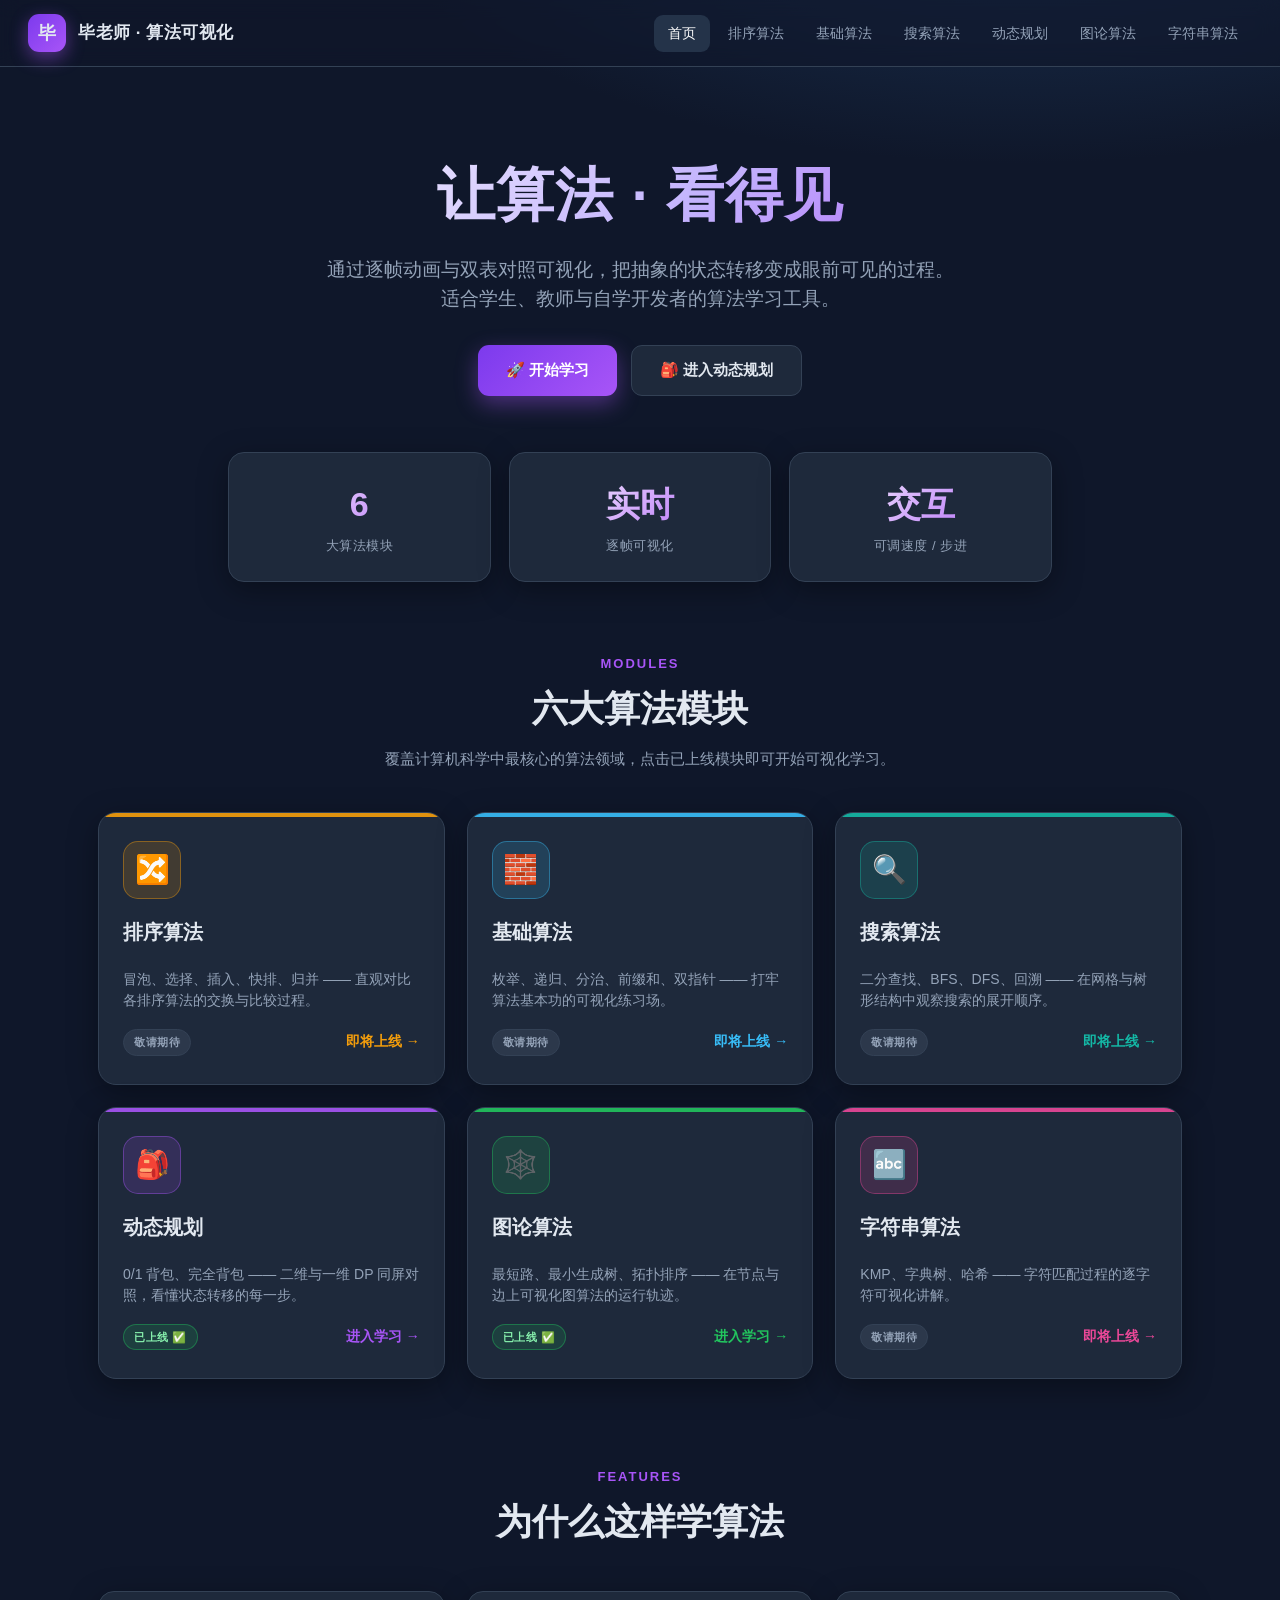
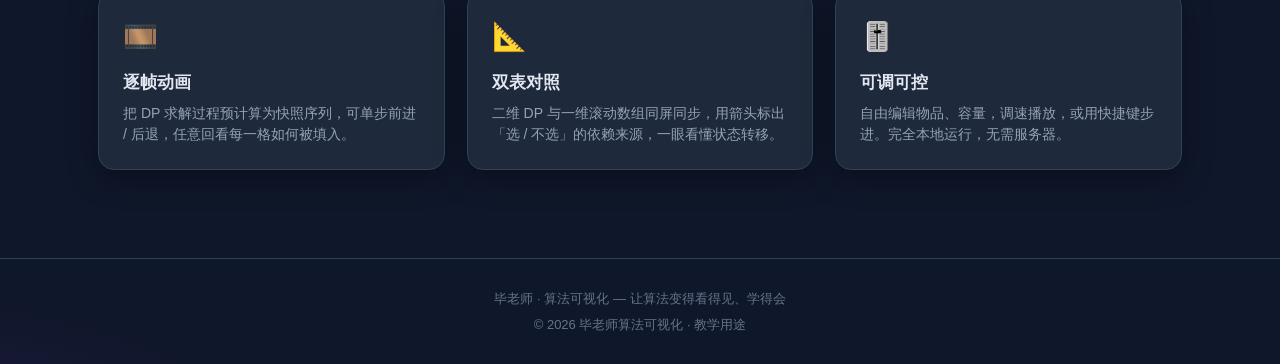
==== commit 787b1cea: "add graph" ====
--- a/index.html
+++ b/index.html
@@ -216,7 +216,7 @@
     <a href="#modules" data-soon>基础算法</a>
     <a href="#modules" data-soon>搜索算法</a>
     <a href="dp/complete-knapsack.html">动态规划</a>
-    <a href="#modules" data-soon>图论算法</a>
+    <a href="graph/index.html">图论算法</a>
     <a href="#modules" data-soon>字符串算法</a>
   </nav>
 </header>
@@ -294,15 +294,15 @@
     </a>
 
     <!-- 图论算法 -->
-    <div class="card" style="--accent:var(--c-graph)">
+    <a class="card" href="graph/index.html" style="--accent:var(--c-graph);text-decoration:none;color:inherit">
       <div class="ico">🕸️</div>
       <h3>图论算法</h3>
       <p class="desc">最短路、最小生成树、拓扑排序 —— 在节点与边上可视化图算法的运行轨迹。</p>
       <div class="meta">
-        <span class="badge soon">敬请期待</span>
-        <button class="card-link" data-soon>即将上线 →</button>
-      </div>
-    </div>
+        <span class="badge online">已上线 ✅</span>
+        <span class="card-link">进入学习 →</span>
+      </div>
+    </a>
 
     <!-- 字符串算法 -->
     <div class="card" style="--accent:var(--c-string)">
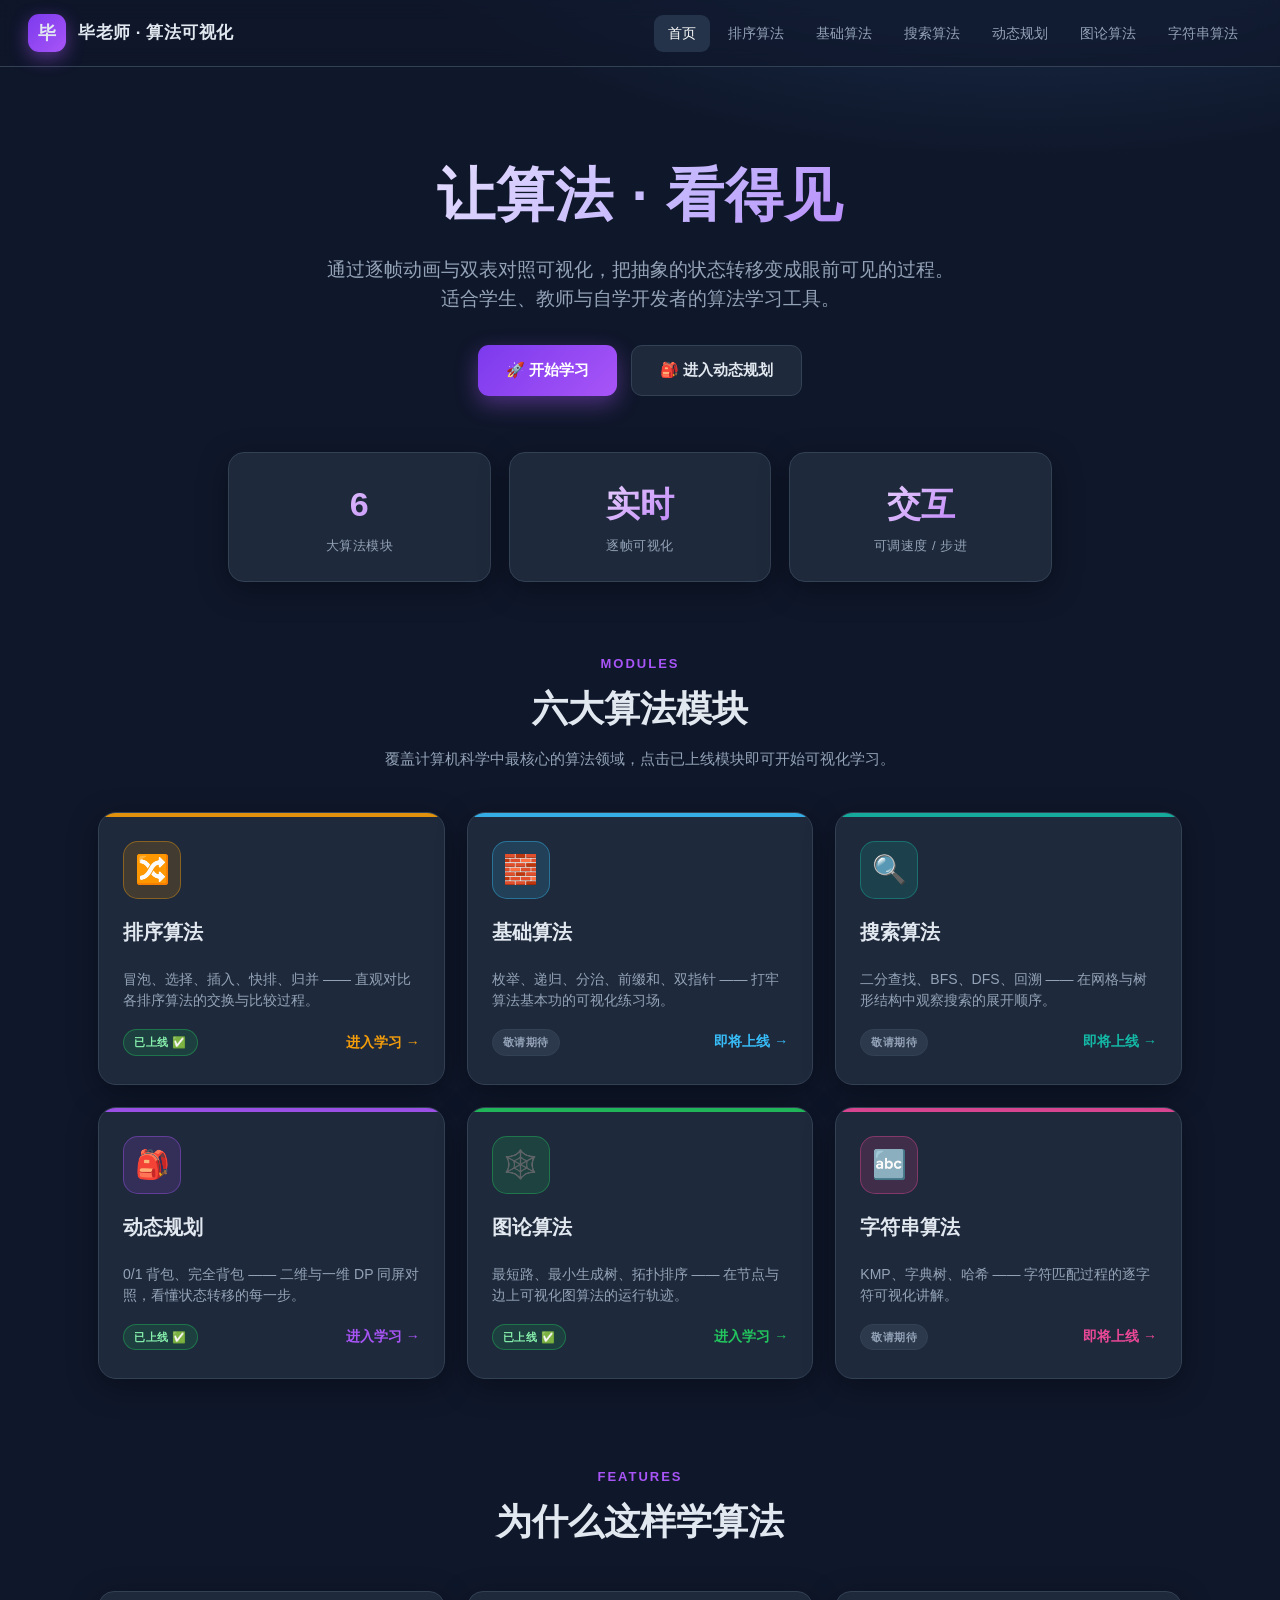
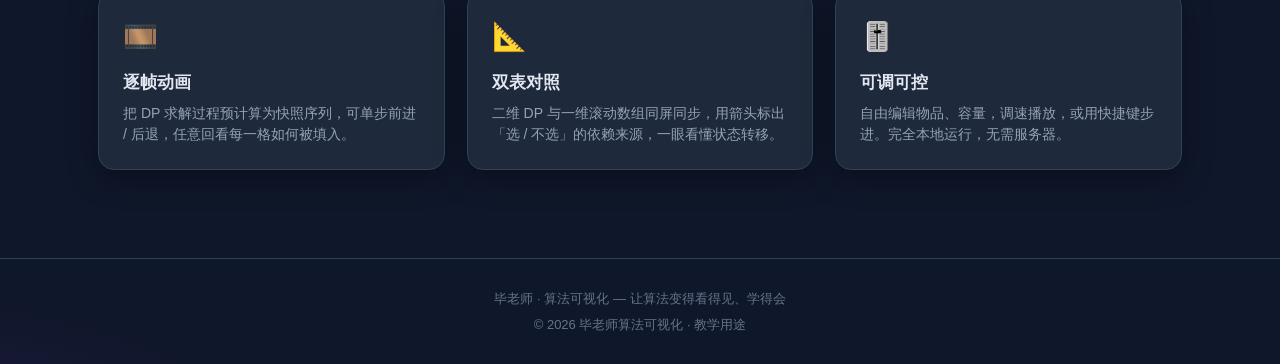
==== commit 853b2423: "sort" ====
--- a/index.html
+++ b/index.html
@@ -212,7 +212,7 @@
   <button class="nav-toggle" id="navToggle" aria-label="菜单">☰</button>
   <nav class="nav-links" id="navLinks">
     <a href="#home" class="active">首页</a>
-    <a href="#modules" data-soon>排序算法</a>
+    <a href="sort/index.html">排序算法</a>
     <a href="#modules" data-soon>基础算法</a>
     <a href="#modules" data-soon>搜索算法</a>
     <a href="dp/complete-knapsack.html">动态规划</a>
@@ -250,15 +250,15 @@
   <div class="grid">
 
     <!-- 排序算法 -->
-    <div class="card" style="--accent:var(--c-sort)">
+    <a class="card" href="sort/index.html" style="--accent:var(--c-sort);text-decoration:none;color:inherit">
       <div class="ico">🔀</div>
       <h3>排序算法</h3>
       <p class="desc">冒泡、选择、插入、快排、归并 —— 直观对比各排序算法的交换与比较过程。</p>
       <div class="meta">
-        <span class="badge soon">敬请期待</span>
-        <button class="card-link" data-soon>即将上线 →</button>
-      </div>
-    </div>
+        <span class="badge online">已上线 ✅</span>
+        <span class="card-link">进入学习 →</span>
+      </div>
+    </a>
 
     <!-- 基础算法 -->
     <div class="card" style="--accent:var(--c-basic)">
